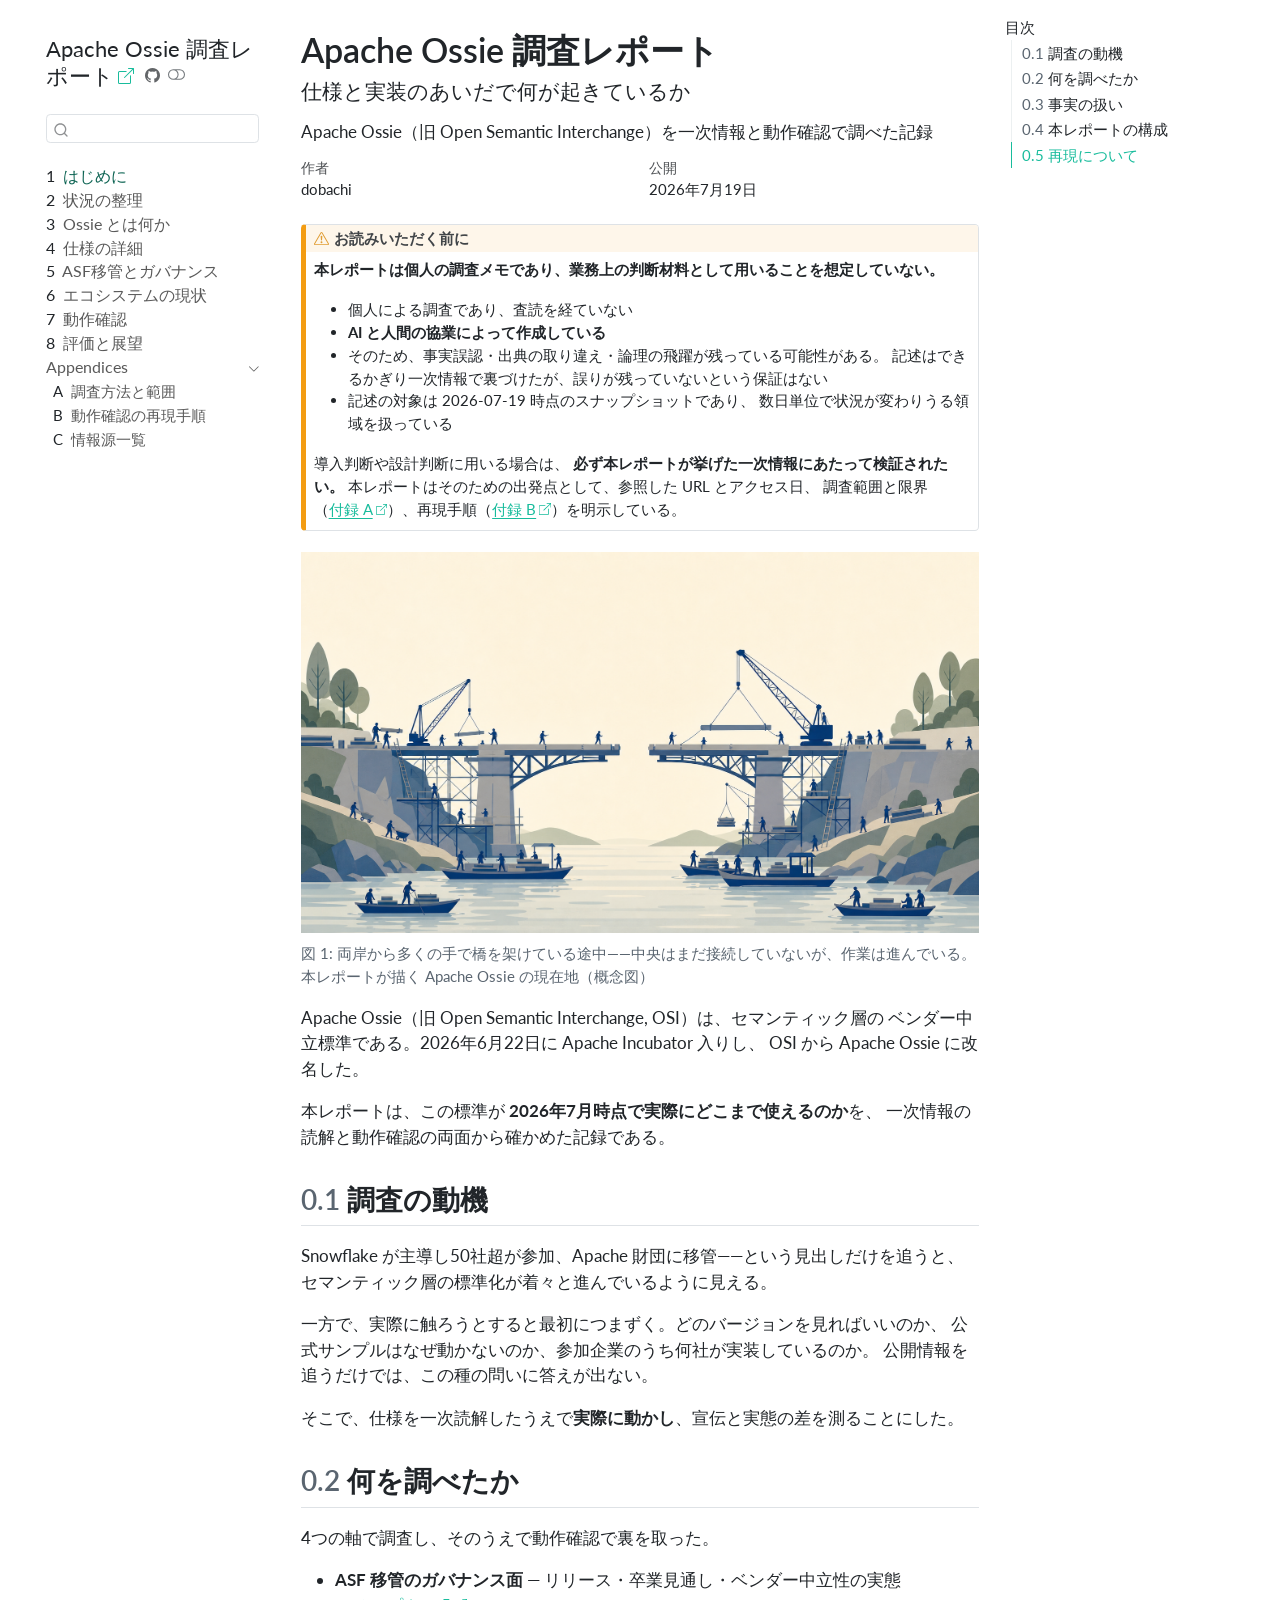
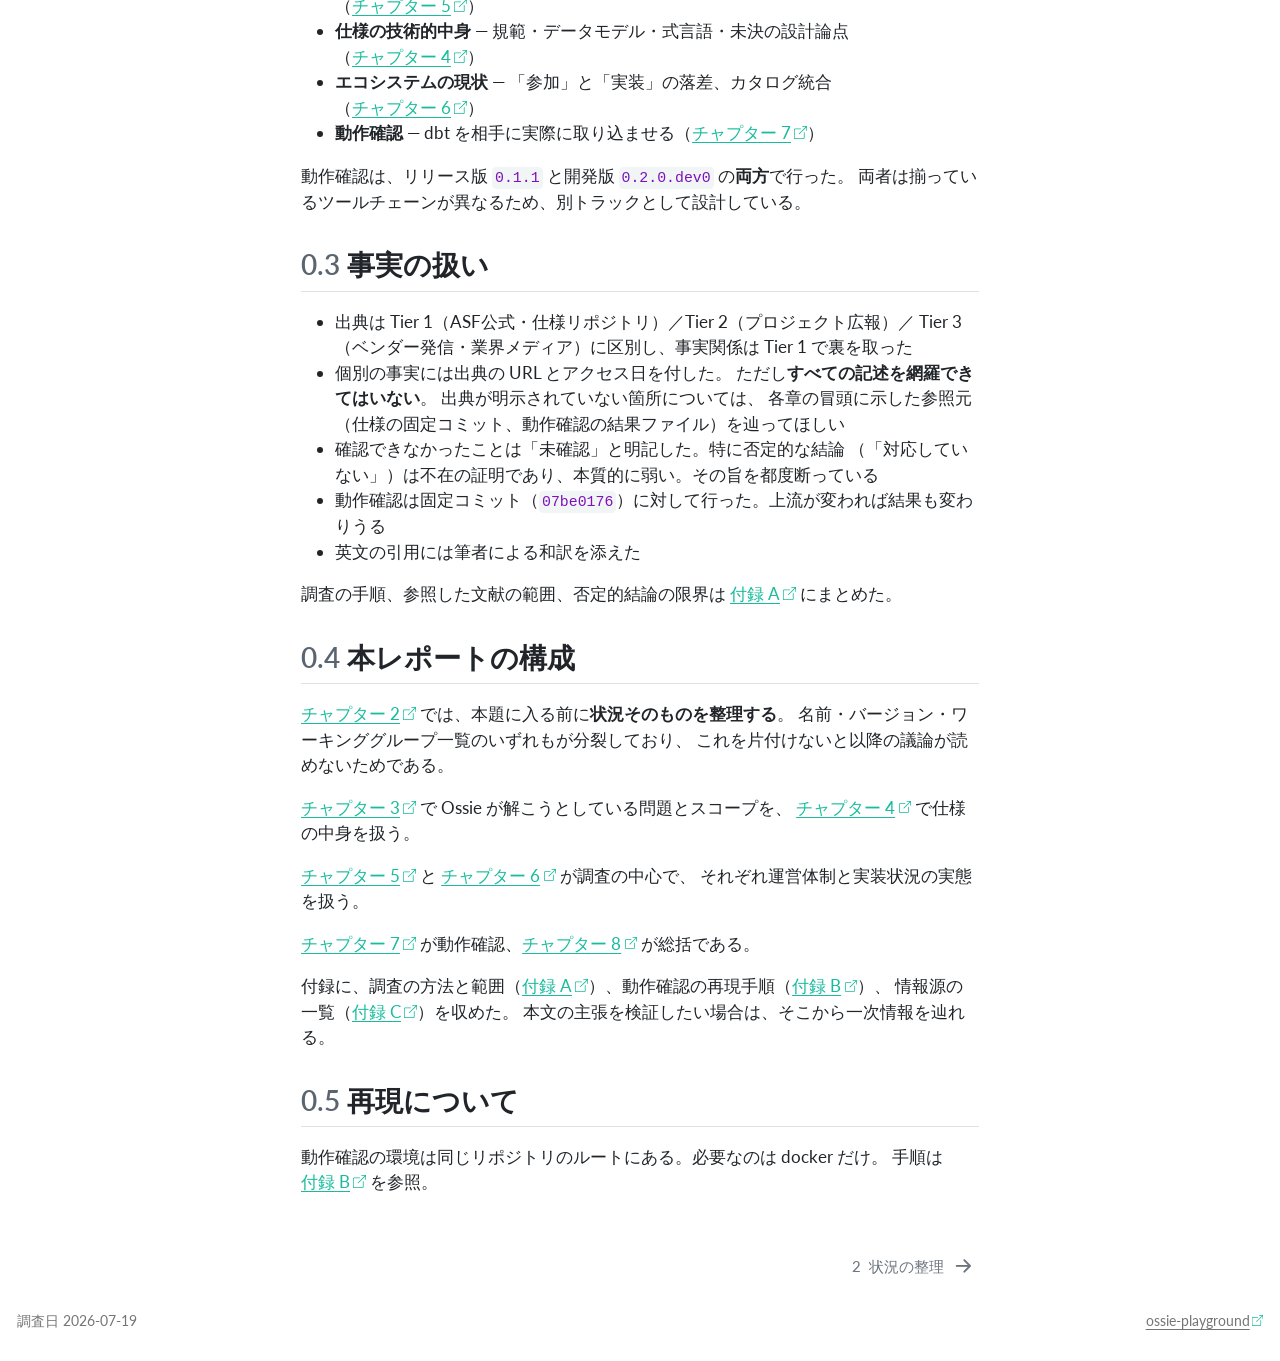
==== index.html @ 5c596101 "Built site for gh-pages" ====
<!DOCTYPE html>
<html xmlns="http://www.w3.org/1999/xhtml" lang="ja" xml:lang="ja"><head>

<meta charset="utf-8">
<meta name="generator" content="quarto-1.9.38">

<meta name="viewport" content="width=device-width, initial-scale=1.0, user-scalable=yes">

<meta name="author" content="dobachi">
<meta name="description" content="Apache Ossie（旧 Open Semantic Interchange）を一次情報と動作確認で調べた記録">

<title>Apache Ossie 調査レポート</title>
<style>
/* Default styles provided by pandoc.
** See https://pandoc.org/MANUAL.html#variables-for-html for config info.
*/
code{white-space: pre-wrap;}
span.smallcaps{font-variant: small-caps;}
div.columns{display: flex; gap: min(4vw, 1.5em);}
div.column{flex: auto; overflow-x: auto;}
div.hanging-indent{margin-left: 1.5em; text-indent: -1.5em;}
ul.task-list{list-style: none;}
ul.task-list li input[type="checkbox"] {
  width: 0.8em;
  margin: 0 0.8em 0.2em -1em; /* quarto-specific, see https://github.com/quarto-dev/quarto-cli/issues/4556 */ 
  vertical-align: middle;
}
</style>


<script src="site_libs/quarto-nav/quarto-nav.js"></script>
<script src="site_libs/quarto-nav/headroom.min.js"></script>
<script src="site_libs/clipboard/clipboard.min.js"></script>
<script src="site_libs/quarto-search/autocomplete.umd.js"></script>
<script src="site_libs/quarto-search/fuse.min.js"></script>
<script src="site_libs/quarto-search/quarto-search.js"></script>
<meta name="quarto:offset" content="./">
<link href="./chapters/01-situation.html" rel="next">
<script src="site_libs/quarto-html/quarto.js" type="module"></script>
<script src="site_libs/quarto-html/tabsets/tabsets.js" type="module"></script>
<script src="site_libs/quarto-html/popper.min.js"></script>
<script src="site_libs/quarto-html/tippy.umd.min.js"></script>
<script src="site_libs/quarto-html/anchor.min.js"></script>
<link href="site_libs/quarto-html/tippy.css" rel="stylesheet">
<link href="site_libs/quarto-html/quarto-syntax-highlighting-15634bcf2e68342d4ad2dfa704d543f6.css" rel="stylesheet" class="quarto-color-scheme" id="quarto-text-highlighting-styles">
<link href="site_libs/quarto-html/quarto-syntax-highlighting-dark-0a6b7249c26820e032cb0bd839ff02b1.css" rel="stylesheet" class="quarto-color-scheme quarto-color-alternate" id="quarto-text-highlighting-styles">
<link href="site_libs/quarto-html/quarto-syntax-highlighting-15634bcf2e68342d4ad2dfa704d543f6.css" rel="stylesheet" class="quarto-color-scheme-extra" id="quarto-text-highlighting-styles">
<script src="site_libs/bootstrap/bootstrap.min.js"></script>
<link href="site_libs/bootstrap/bootstrap-icons.css" rel="stylesheet">
<link href="site_libs/bootstrap/bootstrap-69b13ec1193f68ecb2036cf9d40a6ff3.min.css" rel="stylesheet" append-hash="true" class="quarto-color-scheme" id="quarto-bootstrap" data-mode="light">
<link href="site_libs/bootstrap/bootstrap-dark-fa0d4df022e900dec590332e394616b3.min.css" rel="stylesheet" append-hash="true" class="quarto-color-scheme quarto-color-alternate" id="quarto-bootstrap" data-mode="dark">
<link href="site_libs/bootstrap/bootstrap-69b13ec1193f68ecb2036cf9d40a6ff3.min.css" rel="stylesheet" append-hash="true" class="quarto-color-scheme-extra" id="quarto-bootstrap" data-mode="light">
<script id="quarto-search-options" type="application/json">{
  "location": "sidebar",
  "copy-button": false,
  "collapse-after": 3,
  "panel-placement": "start",
  "type": "textbox",
  "limit": 50,
  "keyboard-shortcut": [
    "f",
    "/",
    "s"
  ],
  "show-item-context": false,
  "language": {
    "search-no-results-text": "一致なし",
    "search-matching-documents-text": "一致した文書",
    "search-copy-link-title": "検索へのリンクをコピー",
    "search-hide-matches-text": "追加の検索結果を非表示",
    "search-more-match-text": "追加の検索結果",
    "search-more-matches-text": "追加の検索結果",
    "search-clear-button-title": "消去",
    "search-text-placeholder": "",
    "search-detached-cancel-button-title": "取消",
    "search-submit-button-title": "検索",
    "search-label": "サーチ"
  }
}</script>


</head>

<body class="nav-sidebar floating quarto-light"><script id="quarto-html-before-body" type="application/javascript">
    const toggleBodyColorMode = (bsSheetEl) => {
      const mode = bsSheetEl.getAttribute("data-mode");
      const bodyEl = window.document.querySelector("body");
      if (mode === "dark") {
        bodyEl.classList.add("quarto-dark");
        bodyEl.classList.remove("quarto-light");
      } else {
        bodyEl.classList.add("quarto-light");
        bodyEl.classList.remove("quarto-dark");
      }
    }
    const toggleBodyColorPrimary = () => {
      const bsSheetEl = window.document.querySelector("link#quarto-bootstrap:not([rel=disabled-stylesheet])");
      if (bsSheetEl) {
        toggleBodyColorMode(bsSheetEl);
      }
    }
    const setColorSchemeToggle = (alternate) => {
      const toggles = window.document.querySelectorAll('.quarto-color-scheme-toggle');
      for (let i=0; i < toggles.length; i++) {
        const toggle = toggles[i];
        if (toggle) {
          if (alternate) {
            toggle.classList.add("alternate");
          } else {
            toggle.classList.remove("alternate");
          }
        }
      }
    };
    const toggleColorMode = (alternate) => {
      // Switch the stylesheets
      const primaryStylesheets = window.document.querySelectorAll('link.quarto-color-scheme:not(.quarto-color-alternate)');
      const alternateStylesheets = window.document.querySelectorAll('link.quarto-color-scheme.quarto-color-alternate');
      manageTransitions('#quarto-margin-sidebar .nav-link', false);
      if (alternate) {
        // note: dark is layered on light, we don't disable primary!
        enableStylesheet(alternateStylesheets);
        for (const sheetNode of alternateStylesheets) {
          if (sheetNode.id === "quarto-bootstrap") {
            toggleBodyColorMode(sheetNode);
          }
        }
      } else {
        disableStylesheet(alternateStylesheets);
        enableStylesheet(primaryStylesheets)
        toggleBodyColorPrimary();
      }
      manageTransitions('#quarto-margin-sidebar .nav-link', true);
      // Switch the toggles
      setColorSchemeToggle(alternate)
      // Hack to workaround the fact that safari doesn't
      // properly recolor the scrollbar when toggling (#1455)
      if (navigator.userAgent.indexOf('Safari') > 0 && navigator.userAgent.indexOf('Chrome') == -1) {
        manageTransitions("body", false);
        window.scrollTo(0, 1);
        setTimeout(() => {
          window.scrollTo(0, 0);
          manageTransitions("body", true);
        }, 40);
      }
    }
    const disableStylesheet = (stylesheets) => {
      for (let i=0; i < stylesheets.length; i++) {
        const stylesheet = stylesheets[i];
        stylesheet.rel = 'disabled-stylesheet';
      }
    }
    const enableStylesheet = (stylesheets) => {
      for (let i=0; i < stylesheets.length; i++) {
        const stylesheet = stylesheets[i];
        if(stylesheet.rel !== 'stylesheet') { // for Chrome, which will still FOUC without this check
          stylesheet.rel = 'stylesheet';
        }
      }
    }
    const manageTransitions = (selector, allowTransitions) => {
      const els = window.document.querySelectorAll(selector);
      for (let i=0; i < els.length; i++) {
        const el = els[i];
        if (allowTransitions) {
          el.classList.remove('notransition');
        } else {
          el.classList.add('notransition');
        }
      }
    }
    const isFileUrl = () => {
      return window.location.protocol === 'file:';
    }
    const hasAlternateSentinel = () => {
      let styleSentinel = getColorSchemeSentinel();
      if (styleSentinel !== null) {
        return styleSentinel === "alternate";
      } else {
        return false;
      }
    }
    const setStyleSentinel = (alternate) => {
      const value = alternate ? "alternate" : "default";
      if (!isFileUrl()) {
        window.localStorage.setItem("quarto-color-scheme", value);
      } else {
        localAlternateSentinel = value;
      }
    }
    const getColorSchemeSentinel = () => {
      if (!isFileUrl()) {
        const storageValue = window.localStorage.getItem("quarto-color-scheme");
        return storageValue != null ? storageValue : localAlternateSentinel;
      } else {
        return localAlternateSentinel;
      }
    }
    const toggleGiscusIfUsed = (isAlternate, darkModeDefault) => {
      const baseTheme = document.querySelector('#giscus-base-theme')?.value ?? 'light';
      const alternateTheme = document.querySelector('#giscus-alt-theme')?.value ?? 'dark';
      let newTheme = '';
      if(authorPrefersDark) {
        newTheme = isAlternate ? baseTheme : alternateTheme;
      } else {
        newTheme = isAlternate ? alternateTheme : baseTheme;
      }
      const changeGiscusTheme = () => {
        // From: https://github.com/giscus/giscus/issues/336
        const sendMessage = (message) => {
          const iframe = document.querySelector('iframe.giscus-frame');
          if (!iframe) return;
          iframe.contentWindow.postMessage({ giscus: message }, 'https://giscus.app');
        }
        sendMessage({
          setConfig: {
            theme: newTheme
          }
        });
      }
      const isGiscussLoaded = window.document.querySelector('iframe.giscus-frame') !== null;
      if (isGiscussLoaded) {
        changeGiscusTheme();
      }
    };
    const authorPrefersDark = false;
    const darkModeDefault = authorPrefersDark;
      document.querySelector('link#quarto-text-highlighting-styles.quarto-color-scheme-extra').rel = 'disabled-stylesheet';
      document.querySelector('link#quarto-bootstrap.quarto-color-scheme-extra').rel = 'disabled-stylesheet';
    let localAlternateSentinel = darkModeDefault ? 'alternate' : 'default';
    // Dark / light mode switch
    window.quartoToggleColorScheme = () => {
      // Read the current dark / light value
      let toAlternate = !hasAlternateSentinel();
      toggleColorMode(toAlternate);
      setStyleSentinel(toAlternate);
      toggleGiscusIfUsed(toAlternate, darkModeDefault);
      window.dispatchEvent(new Event('resize'));
    };
    // Switch to dark mode if need be
    if (hasAlternateSentinel()) {
      toggleColorMode(true);
    } else {
      toggleColorMode(false);
    }
  </script>

<div id="quarto-search-results"></div>
  <header id="quarto-header" class="headroom fixed-top">
  <nav class="quarto-secondary-nav">
    <div class="container-fluid d-flex">
      <button type="button" class="quarto-btn-toggle btn" data-bs-toggle="collapse" role="button" data-bs-target=".quarto-sidebar-collapse-item" aria-controls="quarto-sidebar" aria-expanded="false" aria-label="サイドバーを切り替える" onclick="if (window.quartoToggleHeadroom) { window.quartoToggleHeadroom(); }">
        <i class="bi bi-layout-text-sidebar-reverse"></i>
      </button>
        <nav class="quarto-page-breadcrumbs" aria-label="breadcrumb"><ol class="breadcrumb"><li class="breadcrumb-item"><a href="./index.html"><span class="chapter-number">1</span>&nbsp; <span class="chapter-title">はじめに</span></a></li></ol></nav>
        <a class="flex-grow-1" role="navigation" data-bs-toggle="collapse" data-bs-target=".quarto-sidebar-collapse-item" aria-controls="quarto-sidebar" aria-expanded="false" aria-label="サイドバーを切り替える" onclick="if (window.quartoToggleHeadroom) { window.quartoToggleHeadroom(); }">      
        </a>
      <button type="button" class="btn quarto-search-button" aria-label="サーチ" onclick="window.quartoOpenSearch();">
        <i class="bi bi-search"></i>
      </button>
    </div>
  </nav>
</header>
<!-- content -->
<div id="quarto-content" class="quarto-container page-columns page-rows-contents page-layout-article">
<!-- sidebar -->
  <nav id="quarto-sidebar" class="sidebar collapse collapse-horizontal quarto-sidebar-collapse-item sidebar-navigation floating overflow-auto">
    <div class="pt-lg-2 mt-2 text-left sidebar-header">
    <div class="sidebar-title mb-0 py-0">
      <a href="./">Apache Ossie 調査レポート</a> 
        <div class="sidebar-tools-main">
    <a href="https://github.com/dobachi/ossie-playground" title="Source Code" class="quarto-navigation-tool px-1" aria-label="Source Code"><i class="bi bi-github"></i></a>
  <a href="" class="quarto-color-scheme-toggle quarto-navigation-tool  px-1" onclick="window.quartoToggleColorScheme(); return false;" title="ダークモードの切り替え"><i class="bi"></i></a>
</div>
    </div>
      </div>
        <div class="mt-2 flex-shrink-0 align-items-center">
        <div class="sidebar-search">
        <div id="quarto-search" class="" title="サーチ"></div>
        </div>
        </div>
    <div class="sidebar-menu-container"> 
    <ul class="list-unstyled mt-1">
        <li class="sidebar-item">
  <div class="sidebar-item-container"> 
  <a href="./index.html" class="sidebar-item-text sidebar-link active">
 <span class="menu-text"><span class="chapter-number">1</span>&nbsp; <span class="chapter-title">はじめに</span></span></a>
  </div>
</li>
        <li class="sidebar-item">
  <div class="sidebar-item-container"> 
  <a href="./chapters/01-situation.html" class="sidebar-item-text sidebar-link">
 <span class="menu-text"><span class="chapter-number">2</span>&nbsp; <span class="chapter-title">状況の整理</span></span></a>
  </div>
</li>
        <li class="sidebar-item">
  <div class="sidebar-item-container"> 
  <a href="./chapters/02-what-is-ossie.html" class="sidebar-item-text sidebar-link">
 <span class="menu-text"><span class="chapter-number">3</span>&nbsp; <span class="chapter-title">Ossie とは何か</span></span></a>
  </div>
</li>
        <li class="sidebar-item">
  <div class="sidebar-item-container"> 
  <a href="./chapters/03-specification.html" class="sidebar-item-text sidebar-link">
 <span class="menu-text"><span class="chapter-number">4</span>&nbsp; <span class="chapter-title">仕様の詳細</span></span></a>
  </div>
</li>
        <li class="sidebar-item">
  <div class="sidebar-item-container"> 
  <a href="./chapters/04-governance.html" class="sidebar-item-text sidebar-link">
 <span class="menu-text"><span class="chapter-number">5</span>&nbsp; <span class="chapter-title">ASF移管とガバナンス</span></span></a>
  </div>
</li>
        <li class="sidebar-item">
  <div class="sidebar-item-container"> 
  <a href="./chapters/05-ecosystem.html" class="sidebar-item-text sidebar-link">
 <span class="menu-text"><span class="chapter-number">6</span>&nbsp; <span class="chapter-title">エコシステムの現状</span></span></a>
  </div>
</li>
        <li class="sidebar-item">
  <div class="sidebar-item-container"> 
  <a href="./chapters/06-verification.html" class="sidebar-item-text sidebar-link">
 <span class="menu-text"><span class="chapter-number">7</span>&nbsp; <span class="chapter-title">動作確認</span></span></a>
  </div>
</li>
        <li class="sidebar-item">
  <div class="sidebar-item-container"> 
  <a href="./chapters/07-assessment.html" class="sidebar-item-text sidebar-link">
 <span class="menu-text"><span class="chapter-number">8</span>&nbsp; <span class="chapter-title">評価と展望</span></span></a>
  </div>
</li>
        <li class="sidebar-item sidebar-item-section">
      <div class="sidebar-item-container"> 
            <a class="sidebar-item-text sidebar-link text-start" data-bs-toggle="collapse" data-bs-target="#quarto-sidebar-section-1" role="navigation" aria-expanded="true">
 <span class="menu-text">Appendices</span></a>
          <a class="sidebar-item-toggle text-start" data-bs-toggle="collapse" data-bs-target="#quarto-sidebar-section-1" role="navigation" aria-expanded="true" aria-label="セクションを切り替え">
            <i class="bi bi-chevron-right ms-2"></i>
          </a> 
      </div>
      <ul id="quarto-sidebar-section-1" class="collapse list-unstyled sidebar-section depth1 show">  
          <li class="sidebar-item">
  <div class="sidebar-item-container"> 
  <a href="./appendix/method.html" class="sidebar-item-text sidebar-link">
 <span class="menu-text"><span class="chapter-number">A</span>&nbsp; <span class="chapter-title">調査方法と範囲</span></span></a>
  </div>
</li>
          <li class="sidebar-item">
  <div class="sidebar-item-container"> 
  <a href="./appendix/reproduce.html" class="sidebar-item-text sidebar-link">
 <span class="menu-text"><span class="chapter-number">B</span>&nbsp; <span class="chapter-title">動作確認の再現手順</span></span></a>
  </div>
</li>
          <li class="sidebar-item">
  <div class="sidebar-item-container"> 
  <a href="./appendix/resources.html" class="sidebar-item-text sidebar-link">
 <span class="menu-text"><span class="chapter-number">C</span>&nbsp; <span class="chapter-title">情報源一覧</span></span></a>
  </div>
</li>
      </ul>
  </li>
    </ul>
    </div>
</nav>
<div id="quarto-sidebar-glass" class="quarto-sidebar-collapse-item" data-bs-toggle="collapse" data-bs-target=".quarto-sidebar-collapse-item"></div>
<!-- margin-sidebar -->
    <div id="quarto-margin-sidebar" class="sidebar margin-sidebar">
        <nav id="TOC" role="doc-toc" class="toc-active">
    <h2 id="toc-title">目次</h2>
   
  <ul>
  <li><a href="#調査の動機" id="toc-調査の動機" class="nav-link active" data-scroll-target="#調査の動機"><span class="header-section-number">0.1</span> 調査の動機</a></li>
  <li><a href="#何を調べたか" id="toc-何を調べたか" class="nav-link" data-scroll-target="#何を調べたか"><span class="header-section-number">0.2</span> 何を調べたか</a></li>
  <li><a href="#事実の扱い" id="toc-事実の扱い" class="nav-link" data-scroll-target="#事実の扱い"><span class="header-section-number">0.3</span> 事実の扱い</a></li>
  <li><a href="#本レポートの構成" id="toc-本レポートの構成" class="nav-link" data-scroll-target="#本レポートの構成"><span class="header-section-number">0.4</span> 本レポートの構成</a></li>
  <li><a href="#再現について" id="toc-再現について" class="nav-link" data-scroll-target="#再現について"><span class="header-section-number">0.5</span> 再現について</a></li>
  </ul>
</nav>
    </div>
<!-- main -->
<main class="content" id="quarto-document-content">


<header id="title-block-header" class="quarto-title-block default">
<div class="quarto-title">
<h1 class="title">Apache Ossie 調査レポート</h1>
<p class="subtitle lead">仕様と実装のあいだで何が起きているか</p>
</div>

<div>
  <div class="description">
    Apache Ossie（旧 Open Semantic Interchange）を一次情報と動作確認で調べた記録
  </div>
</div>


<div class="quarto-title-meta">

    <div>
    <div class="quarto-title-meta-heading">作者</div>
    <div class="quarto-title-meta-contents">
             <p>dobachi </p>
          </div>
  </div>
    
    <div>
    <div class="quarto-title-meta-heading">公開</div>
    <div class="quarto-title-meta-contents">
      <p class="date">2026年7月19日</p>
    </div>
  </div>
  
    
  </div>
  


</header>


<div class="callout callout-style-default callout-warning callout-titled">
<div class="callout-header d-flex align-content-center">
<div class="callout-icon-container">
<i class="callout-icon"></i>
</div>
<div class="callout-title-container flex-fill">
<span class="screen-reader-only">警告</span>お読みいただく前に
</div>
</div>
<div class="callout-body-container callout-body">
<p><strong>本レポートは個人の調査メモであり、業務上の判断材料として用いることを想定していない。</strong></p>
<ul>
<li>個人による調査であり、査読を経ていない</li>
<li><strong>AI と人間の協業によって作成している</strong></li>
<li>そのため、事実誤認・出典の取り違え・論理の飛躍が残っている可能性がある。 記述はできるかぎり一次情報で裏づけたが、誤りが残っていないという保証はない</li>
<li>記述の対象は 2026-07-19 時点のスナップショットであり、 数日単位で状況が変わりうる領域を扱っている</li>
</ul>
<p>導入判断や設計判断に用いる場合は、 <strong>必ず本レポートが挙げた一次情報にあたって検証されたい。</strong> 本レポートはそのための出発点として、参照した URL とアクセス日、 調査範囲と限界（<a href="appendix/method.html" class="quarto-xref"><span>付録 A</span></a>）、再現手順（<a href="appendix/reproduce.html" class="quarto-xref"><span>付録 B</span></a>）を明示している。</p>
</div>
</div>
<div id="fig-cover" class="quarto-float quarto-figure quarto-figure-center anchored">
<figure class="quarto-float quarto-float-fig figure">
<div aria-describedby="fig-cover-caption-0ceaefa1-69ba-4598-a22c-09a6ac19f8ca">
<img src="diagrams/gen-02-cover-unfinished-bridge.png" class="img-fluid figure-img">
</div>
<figcaption class="quarto-float-caption-bottom quarto-float-caption quarto-float-fig" id="fig-cover-caption-0ceaefa1-69ba-4598-a22c-09a6ac19f8ca">
図&nbsp;1: 両岸から多くの手で橋を架けている途中——中央はまだ接続していないが、作業は進んでいる。本レポートが描く Apache Ossie の現在地（概念図）
</figcaption>
</figure>
</div>
<p>Apache Ossie（旧 Open Semantic Interchange, OSI）は、セマンティック層の ベンダー中立標準である。2026年6月22日に Apache Incubator 入りし、 OSI から Apache Ossie に改名した。</p>
<p>本レポートは、この標準が <strong>2026年7月時点で実際にどこまで使えるのか</strong>を、 一次情報の読解と動作確認の両面から確かめた記録である。</p>
<section id="調査の動機" class="level2" data-number="0.1">
<h2 data-number="0.1" class="anchored" data-anchor-id="調査の動機"><span class="header-section-number">0.1</span> 調査の動機</h2>
<p>Snowflake が主導し50社超が参加、Apache 財団に移管——という見出しだけを追うと、 セマンティック層の標準化が着々と進んでいるように見える。</p>
<p>一方で、実際に触ろうとすると最初につまずく。どのバージョンを見ればいいのか、 公式サンプルはなぜ動かないのか、参加企業のうち何社が実装しているのか。 公開情報を追うだけでは、この種の問いに答えが出ない。</p>
<p>そこで、仕様を一次読解したうえで<strong>実際に動かし</strong>、宣伝と実態の差を測ることにした。</p>
</section>
<section id="何を調べたか" class="level2" data-number="0.2">
<h2 data-number="0.2" class="anchored" data-anchor-id="何を調べたか"><span class="header-section-number">0.2</span> 何を調べたか</h2>
<p>4つの軸で調査し、そのうえで動作確認で裏を取った。</p>
<ul>
<li><strong>ASF 移管のガバナンス面</strong> — リリース・卒業見通し・ベンダー中立性の実態（<a href="chapters/04-governance.html" class="quarto-xref"><span>チャプター 5</span></a>）</li>
<li><strong>仕様の技術的中身</strong> — 規範・データモデル・式言語・未決の設計論点（<a href="chapters/03-specification.html" class="quarto-xref"><span>チャプター 4</span></a>）</li>
<li><strong>エコシステムの現状</strong> — 「参加」と「実装」の落差、カタログ統合（<a href="chapters/05-ecosystem.html" class="quarto-xref"><span>チャプター 6</span></a>）</li>
<li><strong>動作確認</strong> — dbt を相手に実際に取り込ませる（<a href="chapters/06-verification.html" class="quarto-xref"><span>チャプター 7</span></a>）</li>
</ul>
<p>動作確認は、リリース版 <code>0.1.1</code> と開発版 <code>0.2.0.dev0</code> の<strong>両方</strong>で行った。 両者は揃っているツールチェーンが異なるため、別トラックとして設計している。</p>
</section>
<section id="事実の扱い" class="level2" data-number="0.3">
<h2 data-number="0.3" class="anchored" data-anchor-id="事実の扱い"><span class="header-section-number">0.3</span> 事実の扱い</h2>
<ul>
<li>出典は Tier 1（ASF公式・仕様リポジトリ）／Tier 2（プロジェクト広報）／ Tier 3（ベンダー発信・業界メディア）に区別し、事実関係は Tier 1 で裏を取った</li>
<li>個別の事実には出典の URL とアクセス日を付した。 ただし<strong>すべての記述を網羅できてはいない</strong>。 出典が明示されていない箇所については、 各章の冒頭に示した参照元（仕様の固定コミット、動作確認の結果ファイル）を辿ってほしい</li>
<li>確認できなかったことは「未確認」と明記した。特に否定的な結論 （「対応していない」）は不在の証明であり、本質的に弱い。その旨を都度断っている</li>
<li>動作確認は固定コミット（<code>07be0176</code>）に対して行った。上流が変われば結果も変わりうる</li>
<li>英文の引用には筆者による和訳を添えた</li>
</ul>
<p>調査の手順、参照した文献の範囲、否定的結論の限界は <a href="appendix/method.html" class="quarto-xref"><span>付録 A</span></a> にまとめた。</p>
</section>
<section id="本レポートの構成" class="level2" data-number="0.4">
<h2 data-number="0.4" class="anchored" data-anchor-id="本レポートの構成"><span class="header-section-number">0.4</span> 本レポートの構成</h2>
<p><a href="chapters/01-situation.html" class="quarto-xref"><span>チャプター 2</span></a> では、本題に入る前に<strong>状況そのものを整理する</strong>。 名前・バージョン・ワーキンググループ一覧のいずれもが分裂しており、 これを片付けないと以降の議論が読めないためである。</p>
<p><a href="chapters/02-what-is-ossie.html" class="quarto-xref"><span>チャプター 3</span></a> で Ossie が解こうとしている問題とスコープを、 <a href="chapters/03-specification.html" class="quarto-xref"><span>チャプター 4</span></a> で仕様の中身を扱う。</p>
<p><a href="chapters/04-governance.html" class="quarto-xref"><span>チャプター 5</span></a> と <a href="chapters/05-ecosystem.html" class="quarto-xref"><span>チャプター 6</span></a> が調査の中心で、 それぞれ運営体制と実装状況の実態を扱う。</p>
<p><a href="chapters/06-verification.html" class="quarto-xref"><span>チャプター 7</span></a> が動作確認、<a href="chapters/07-assessment.html" class="quarto-xref"><span>チャプター 8</span></a> が総括である。</p>
<p>付録に、調査の方法と範囲（<a href="appendix/method.html" class="quarto-xref"><span>付録 A</span></a>）、動作確認の再現手順（<a href="appendix/reproduce.html" class="quarto-xref"><span>付録 B</span></a>）、 情報源の一覧（<a href="appendix/resources.html" class="quarto-xref"><span>付録 C</span></a>）を収めた。 本文の主張を検証したい場合は、そこから一次情報を辿れる。</p>
</section>
<section id="再現について" class="level2" data-number="0.5">
<h2 data-number="0.5" class="anchored" data-anchor-id="再現について"><span class="header-section-number">0.5</span> 再現について</h2>
<p>動作確認の環境は同じリポジトリのルートにある。必要なのは docker だけ。 手順は <a href="appendix/reproduce.html" class="quarto-xref"><span>付録 B</span></a> を参照。</p>


</section>

</main> <!-- /main -->
<script id="quarto-html-after-body" type="application/javascript">
  window.document.addEventListener("DOMContentLoaded", function (event) {
    // Ensure there is a toggle, if there isn't float one in the top right
    if (window.document.querySelector('.quarto-color-scheme-toggle') === null) {
      const a = window.document.createElement('a');
      a.classList.add('top-right');
      a.classList.add('quarto-color-scheme-toggle');
      a.href = "";
      a.onclick = function() { try { window.quartoToggleColorScheme(); } catch {} return false; };
      const i = window.document.createElement("i");
      i.classList.add('bi');
      a.appendChild(i);
      window.document.body.appendChild(a);
    }
    setColorSchemeToggle(hasAlternateSentinel())
    const icon = "";
    const anchorJS = new window.AnchorJS();
    anchorJS.options = {
      placement: 'right',
      icon: icon
    };
    anchorJS.add('.anchored');
    const isCodeAnnotation = (el) => {
      for (const clz of el.classList) {
        if (clz.startsWith('code-annotation-')) {                     
          return true;
        }
      }
      return false;
    }
    const onCopySuccess = function(e) {
      // button target
      const button = e.trigger;
      // don't keep focus
      button.blur();
      // flash "checked"
      button.classList.add('code-copy-button-checked');
      var currentTitle = button.getAttribute("title");
      button.setAttribute("title", "コピーしました");
      let tooltip;
      if (window.bootstrap) {
        button.setAttribute("data-bs-toggle", "tooltip");
        button.setAttribute("data-bs-placement", "left");
        button.setAttribute("data-bs-title", "コピーしました");
        tooltip = new bootstrap.Tooltip(button, 
          { trigger: "manual", 
            customClass: "code-copy-button-tooltip",
            offset: [0, -8]});
        tooltip.show();    
      }
      setTimeout(function() {
        if (tooltip) {
          tooltip.hide();
          button.removeAttribute("data-bs-title");
          button.removeAttribute("data-bs-toggle");
          button.removeAttribute("data-bs-placement");
        }
        button.setAttribute("title", currentTitle);
        button.classList.remove('code-copy-button-checked');
      }, 1000);
      // clear code selection
      e.clearSelection();
    }
    const getTextToCopy = function(trigger) {
      const outerScaffold = trigger.parentElement.cloneNode(true);
      const codeEl = outerScaffold.querySelector('code');
      for (const childEl of codeEl.children) {
        if (isCodeAnnotation(childEl)) {
          childEl.remove();
        }
      }
      return codeEl.innerText;
    }
    const clipboard = new window.ClipboardJS('.code-copy-button:not([data-in-quarto-modal])', {
      text: getTextToCopy
    });
    clipboard.on('success', onCopySuccess);
    if (window.document.getElementById('quarto-embedded-source-code-modal')) {
      const clipboardModal = new window.ClipboardJS('.code-copy-button[data-in-quarto-modal]', {
        text: getTextToCopy,
        container: window.document.getElementById('quarto-embedded-source-code-modal')
      });
      clipboardModal.on('success', onCopySuccess);
    }
      var localhostRegex = new RegExp(/^(?:http|https):\/\/localhost\:?[0-9]*\//);
      var mailtoRegex = new RegExp(/^mailto:/);
        var filterRegex = new RegExp("https:\/\/dobachi\.github\.io\/ossie-playground\/");
      var isInternal = (href) => {
          return filterRegex.test(href) || localhostRegex.test(href) || mailtoRegex.test(href);
      }
      // Inspect non-navigation links and adorn them if external
     var links = window.document.querySelectorAll('a[href]:not(.nav-link):not(.navbar-brand):not(.toc-action):not(.sidebar-link):not(.sidebar-item-toggle):not(.pagination-link):not(.no-external):not([aria-hidden]):not(.dropdown-item):not(.quarto-navigation-tool):not(.about-link)');
      for (var i=0; i<links.length; i++) {
        const link = links[i];
        if (!isInternal(link.href)) {
          // undo the damage that might have been done by quarto-nav.js in the case of
          // links that we want to consider external
          if (link.dataset.originalHref !== undefined) {
            link.href = link.dataset.originalHref;
          }
            // target, if specified
            link.setAttribute("target", "_blank");
            if (link.getAttribute("rel") === null) {
              link.setAttribute("rel", "noopener");
            }
            // default icon
            link.classList.add("external");
        }
      }
    function tippyHover(el, contentFn, onTriggerFn, onUntriggerFn) {
      const config = {
        allowHTML: true,
        maxWidth: 500,
        delay: 100,
        arrow: false,
        appendTo: function(el) {
            return el.parentElement;
        },
        interactive: true,
        interactiveBorder: 10,
        theme: 'quarto',
        placement: 'bottom-start',
      };
      if (contentFn) {
        config.content = contentFn;
      }
      if (onTriggerFn) {
        config.onTrigger = onTriggerFn;
      }
      if (onUntriggerFn) {
        config.onUntrigger = onUntriggerFn;
      }
      window.tippy(el, config); 
    }
    const noterefs = window.document.querySelectorAll('a[role="doc-noteref"]');
    for (var i=0; i<noterefs.length; i++) {
      const ref = noterefs[i];
      tippyHover(ref, function() {
        // use id or data attribute instead here
        let href = ref.getAttribute('data-footnote-href') || ref.getAttribute('href');
        try { href = new URL(href).hash; } catch {}
        const id = href.replace(/^#\/?/, "");
        const note = window.document.getElementById(id);
        if (note) {
          return note.innerHTML;
        } else {
          return "";
        }
      });
    }
    const xrefs = window.document.querySelectorAll('a.quarto-xref');
    const processXRef = (id, note) => {
      // Strip column container classes
      const stripColumnClz = (el) => {
        el.classList.remove("page-full", "page-columns");
        if (el.children) {
          for (const child of el.children) {
            stripColumnClz(child);
          }
        }
      }
      stripColumnClz(note)
      if (id === null || id.startsWith('sec-')) {
        // Special case sections, only their first couple elements
        const container = document.createElement("div");
        if (note.children && note.children.length > 2) {
          container.appendChild(note.children[0].cloneNode(true));
          for (let i = 1; i < note.children.length; i++) {
            const child = note.children[i];
            if (child.tagName === "P" && child.innerText === "") {
              continue;
            } else {
              container.appendChild(child.cloneNode(true));
              break;
            }
          }
          if (window.Quarto?.typesetMath) {
            window.Quarto.typesetMath(container);
          }
          return container.innerHTML
        } else {
          if (window.Quarto?.typesetMath) {
            window.Quarto.typesetMath(note);
          }
          return note.innerHTML;
        }
      } else {
        // Remove any anchor links if they are present
        const anchorLink = note.querySelector('a.anchorjs-link');
        if (anchorLink) {
          anchorLink.remove();
        }
        if (window.Quarto?.typesetMath) {
          window.Quarto.typesetMath(note);
        }
        if (note.classList.contains("callout")) {
          return note.outerHTML;
        } else {
          return note.innerHTML;
        }
      }
    }
    for (var i=0; i<xrefs.length; i++) {
      const xref = xrefs[i];
      tippyHover(xref, undefined, function(instance) {
        instance.disable();
        let url = xref.getAttribute('href');
        let hash = undefined; 
        if (url.startsWith('#')) {
          hash = url;
        } else {
          try { hash = new URL(url).hash; } catch {}
        }
        if (hash) {
          const id = hash.replace(/^#\/?/, "");
          const note = window.document.getElementById(id);
          if (note !== null) {
            try {
              const html = processXRef(id, note.cloneNode(true));
              instance.setContent(html);
            } finally {
              instance.enable();
              instance.show();
            }
          } else {
            // See if we can fetch this
            fetch(url.split('#')[0])
            .then(res => res.text())
            .then(html => {
              const parser = new DOMParser();
              const htmlDoc = parser.parseFromString(html, "text/html");
              const note = htmlDoc.getElementById(id);
              if (note !== null) {
                const html = processXRef(id, note);
                instance.setContent(html);
              } 
            }).finally(() => {
              instance.enable();
              instance.show();
            });
          }
        } else {
          // See if we can fetch a full url (with no hash to target)
          // This is a special case and we should probably do some content thinning / targeting
          fetch(url)
          .then(res => res.text())
          .then(html => {
            const parser = new DOMParser();
            const htmlDoc = parser.parseFromString(html, "text/html");
            const note = htmlDoc.querySelector('main.content');
            if (note !== null) {
              // This should only happen for chapter cross references
              // (since there is no id in the URL)
              // remove the first header
              if (note.children.length > 0 && note.children[0].tagName === "HEADER") {
                note.children[0].remove();
              }
              const html = processXRef(null, note);
              instance.setContent(html);
            } 
          }).finally(() => {
            instance.enable();
            instance.show();
          });
        }
      }, function(instance) {
      });
    }
        let selectedAnnoteEl;
        const selectorForAnnotation = ( cell, annotation) => {
          let cellAttr = 'data-code-cell="' + cell + '"';
          let lineAttr = 'data-code-annotation="' +  annotation + '"';
          const selector = 'span[' + cellAttr + '][' + lineAttr + ']';
          return selector;
        }
        const selectCodeLines = (annoteEl) => {
          const doc = window.document;
          const targetCell = annoteEl.getAttribute("data-target-cell");
          const targetAnnotation = annoteEl.getAttribute("data-target-annotation");
          const annoteSpan = window.document.querySelector(selectorForAnnotation(targetCell, targetAnnotation));
          const lines = annoteSpan.getAttribute("data-code-lines").split(",");
          const lineIds = lines.map((line) => {
            return targetCell + "-" + line;
          })
          let top = null;
          let height = null;
          let parent = null;
          if (lineIds.length > 0) {
              //compute the position of the single el (top and bottom and make a div)
              const el = window.document.getElementById(lineIds[0]);
              top = el.offsetTop;
              height = el.offsetHeight;
              parent = el.parentElement.parentElement;
            if (lineIds.length > 1) {
              const lastEl = window.document.getElementById(lineIds[lineIds.length - 1]);
              const bottom = lastEl.offsetTop + lastEl.offsetHeight;
              height = bottom - top;
            }
            if (top !== null && height !== null && parent !== null) {
              // cook up a div (if necessary) and position it 
              let div = window.document.getElementById("code-annotation-line-highlight");
              if (div === null) {
                div = window.document.createElement("div");
                div.setAttribute("id", "code-annotation-line-highlight");
                div.style.position = 'absolute';
                parent.appendChild(div);
              }
              div.style.top = top - 2 + "px";
              div.style.height = height + 4 + "px";
              div.style.left = 0;
              let gutterDiv = window.document.getElementById("code-annotation-line-highlight-gutter");
              if (gutterDiv === null) {
                gutterDiv = window.document.createElement("div");
                gutterDiv.setAttribute("id", "code-annotation-line-highlight-gutter");
                gutterDiv.style.position = 'absolute';
                const codeCell = window.document.getElementById(targetCell);
                const gutter = codeCell.querySelector('.code-annotation-gutter');
                gutter.appendChild(gutterDiv);
              }
              gutterDiv.style.top = top - 2 + "px";
              gutterDiv.style.height = height + 4 + "px";
            }
            selectedAnnoteEl = annoteEl;
          }
        };
        const unselectCodeLines = () => {
          const elementsIds = ["code-annotation-line-highlight", "code-annotation-line-highlight-gutter"];
          elementsIds.forEach((elId) => {
            const div = window.document.getElementById(elId);
            if (div) {
              div.remove();
            }
          });
          selectedAnnoteEl = undefined;
        };
          // Handle positioning of the toggle
      window.addEventListener(
        "resize",
        throttle(() => {
          elRect = undefined;
          if (selectedAnnoteEl) {
            selectCodeLines(selectedAnnoteEl);
          }
        }, 10)
      );
      function throttle(fn, ms) {
      let throttle = false;
      let timer;
        return (...args) => {
          if(!throttle) { // first call gets through
              fn.apply(this, args);
              throttle = true;
          } else { // all the others get throttled
              if(timer) clearTimeout(timer); // cancel #2
              timer = setTimeout(() => {
                fn.apply(this, args);
                timer = throttle = false;
              }, ms);
          }
        };
      }
        // Attach click handler to the DT
        const annoteDls = window.document.querySelectorAll('dt[data-target-cell]');
        for (const annoteDlNode of annoteDls) {
          annoteDlNode.addEventListener('click', (event) => {
            const clickedEl = event.target;
            if (clickedEl !== selectedAnnoteEl) {
              unselectCodeLines();
              const activeEl = window.document.querySelector('dt[data-target-cell].code-annotation-active');
              if (activeEl) {
                activeEl.classList.remove('code-annotation-active');
              }
              selectCodeLines(clickedEl);
              clickedEl.classList.add('code-annotation-active');
            } else {
              // Unselect the line
              unselectCodeLines();
              clickedEl.classList.remove('code-annotation-active');
            }
          });
        }
    const findCites = (el) => {
      const parentEl = el.parentElement;
      if (parentEl) {
        const cites = parentEl.dataset.cites;
        if (cites) {
          return {
            el,
            cites: cites.split(' ')
          };
        } else {
          return findCites(el.parentElement)
        }
      } else {
        return undefined;
      }
    };
    var bibliorefs = window.document.querySelectorAll('a[role="doc-biblioref"]');
    for (var i=0; i<bibliorefs.length; i++) {
      const ref = bibliorefs[i];
      const citeInfo = findCites(ref);
      if (citeInfo) {
        tippyHover(citeInfo.el, function() {
          var popup = window.document.createElement('div');
          citeInfo.cites.forEach(function(cite) {
            var citeDiv = window.document.createElement('div');
            citeDiv.classList.add('hanging-indent');
            citeDiv.classList.add('csl-entry');
            var biblioDiv = window.document.getElementById('ref-' + cite);
            if (biblioDiv) {
              citeDiv.innerHTML = biblioDiv.innerHTML;
            }
            popup.appendChild(citeDiv);
          });
          return popup.innerHTML;
        });
      }
    }
  });
  </script>
<nav class="page-navigation">
  <div class="nav-page nav-page-previous">
  </div>
  <div class="nav-page nav-page-next">
      <a href="./chapters/01-situation.html" class="pagination-link" aria-label="状況の整理">
        <span class="nav-page-text"><span class="chapter-number">2</span>&nbsp; <span class="chapter-title">状況の整理</span></span> <i class="bi bi-arrow-right-short"></i>
      </a>
  </div>
</nav>
</div> <!-- /content -->
<footer class="footer">
  <div class="nav-footer">
    <div class="nav-footer-left">
<p>調査日 2026-07-19</p>
</div>   
    <div class="nav-footer-center">
      &nbsp;
    </div>
    <div class="nav-footer-right">
<p><a href="https://github.com/dobachi/ossie-playground">ossie-playground</a></p>
</div>
  </div>
</footer>




</body></html>
---- site_libs/quarto-html/tippy.css ----
.tippy-box[data-animation=fade][data-state=hidden]{opacity:0}[data-tippy-root]{max-width:calc(100vw - 10px)}.tippy-box{position:relative;background-color:#333;color:#fff;border-radius:4px;font-size:14px;line-height:1.4;white-space:normal;outline:0;transition-property:transform,visibility,opacity}.tippy-box[data-placement^=top]>.tippy-arrow{bottom:0}.tippy-box[data-placement^=top]>.tippy-arrow:before{bottom:-7px;left:0;border-width:8px 8px 0;border-top-color:initial;transform-origin:center top}.tippy-box[data-placement^=bottom]>.tippy-arrow{top:0}.tippy-box[data-placement^=bottom]>.tippy-arrow:before{top:-7px;left:0;border-width:0 8px 8px;border-bottom-color:initial;transform-origin:center bottom}.tippy-box[data-placement^=left]>.tippy-arrow{right:0}.tippy-box[data-placement^=left]>.tippy-arrow:before{border-width:8px 0 8px 8px;border-left-color:initial;right:-7px;transform-origin:center left}.tippy-box[data-placement^=right]>.tippy-arrow{left:0}.tippy-box[data-placement^=right]>.tippy-arrow:before{left:-7px;border-width:8px 8px 8px 0;border-right-color:initial;transform-origin:center right}.tippy-box[data-inertia][data-state=visible]{transition-timing-function:cubic-bezier(.54,1.5,.38,1.11)}.tippy-arrow{width:16px;height:16px;color:#333}.tippy-arrow:before{content:"";position:absolute;border-color:transparent;border-style:solid}.tippy-content{position:relative;padding:5px 9px;z-index:1}
---- site_libs/quarto-html/quarto-syntax-highlighting-15634bcf2e68342d4ad2dfa704d543f6.css ----
/* quarto syntax highlight colors */
:root {
  --quarto-hl-ot-color: #003B4F;
  --quarto-hl-at-color: #657422;
  --quarto-hl-ss-color: #20794D;
  --quarto-hl-an-color: #5E5E5E;
  --quarto-hl-fu-color: #4758AB;
  --quarto-hl-st-color: #20794D;
  --quarto-hl-cf-color: #003B4F;
  --quarto-hl-op-color: #5E5E5E;
  --quarto-hl-er-color: #AD0000;
  --quarto-hl-bn-color: #AD0000;
  --quarto-hl-al-color: #AD0000;
  --quarto-hl-va-color: #111111;
  --quarto-hl-bu-color: inherit;
  --quarto-hl-ex-color: inherit;
  --quarto-hl-pp-color: #AD0000;
  --quarto-hl-in-color: #5E5E5E;
  --quarto-hl-vs-color: #20794D;
  --quarto-hl-wa-color: #5E5E5E;
  --quarto-hl-do-color: #5E5E5E;
  --quarto-hl-im-color: #00769E;
  --quarto-hl-ch-color: #20794D;
  --quarto-hl-dt-color: #AD0000;
  --quarto-hl-fl-color: #AD0000;
  --quarto-hl-co-color: #5E5E5E;
  --quarto-hl-cv-color: #5E5E5E;
  --quarto-hl-cn-color: #8f5902;
  --quarto-hl-sc-color: #5E5E5E;
  --quarto-hl-dv-color: #AD0000;
  --quarto-hl-kw-color: #003B4F;
}

/* other quarto variables */
:root {
  --quarto-font-monospace: SFMono-Regular, Menlo, Monaco, Consolas, "Liberation Mono", "Courier New", monospace;
}

/* syntax highlight based on Pandoc's rules */
pre > code.sourceCode > span {
  color: #003B4F;
}

code.sourceCode > span {
  color: #003B4F;
}

div.sourceCode,
div.sourceCode pre.sourceCode {
  color: #003B4F;
}

/* Normal */
code span {
  color: #003B4F;
}

/* Alert */
code span.al {
  color: #AD0000;
  font-style: inherit;
}

/* Annotation */
code span.an {
  color: #5E5E5E;
  font-style: inherit;
}

/* Attribute */
code span.at {
  color: #657422;
  font-style: inherit;
}

/* BaseN */
code span.bn {
  color: #AD0000;
  font-style: inherit;
}

/* BuiltIn */
code span.bu {
  font-style: inherit;
}

/* ControlFlow */
code span.cf {
  color: #003B4F;
  font-weight: bold;
  font-style: inherit;
}

/* Char */
code span.ch {
  color: #20794D;
  font-style: inherit;
}

/* Constant */
code span.cn {
  color: #8f5902;
  font-style: inherit;
}

/* Comment */
code span.co {
  color: #5E5E5E;
  font-style: inherit;
}

/* CommentVar */
code span.cv {
  color: #5E5E5E;
  font-style: italic;
}

/* Documentation */
code span.do {
  color: #5E5E5E;
  font-style: italic;
}

/* DataType */
code span.dt {
  color: #AD0000;
  font-style: inherit;
}

/* DecVal */
code span.dv {
  color: #AD0000;
  font-style: inherit;
}

/* Error */
code span.er {
  color: #AD0000;
  font-style: inherit;
}

/* Extension */
code span.ex {
  font-style: inherit;
}

/* Float */
code span.fl {
  color: #AD0000;
  font-style: inherit;
}

/* Function */
code span.fu {
  color: #4758AB;
  font-style: inherit;
}

/* Import */
code span.im {
  color: #00769E;
  font-style: inherit;
}

/* Information */
code span.in {
  color: #5E5E5E;
  font-style: inherit;
}

/* Keyword */
code span.kw {
  color: #003B4F;
  font-weight: bold;
  font-style: inherit;
}

/* Operator */
code span.op {
  color: #5E5E5E;
  font-style: inherit;
}

/* Other */
code span.ot {
  color: #003B4F;
  font-style: inherit;
}

/* Preprocessor */
code span.pp {
  color: #AD0000;
  font-style: inherit;
}

/* SpecialChar */
code span.sc {
  color: #5E5E5E;
  font-style: inherit;
}

/* SpecialString */
code span.ss {
  color: #20794D;
  font-style: inherit;
}

/* String */
code span.st {
  color: #20794D;
  font-style: inherit;
}

/* Variable */
code span.va {
  color: #111111;
  font-style: inherit;
}

/* VerbatimString */
code span.vs {
  color: #20794D;
  font-style: inherit;
}

/* Warning */
code span.wa {
  color: #5E5E5E;
  font-style: italic;
}

.prevent-inlining {
  content: "</";
}

/*# sourceMappingURL=f23921c56f73e400b49028c9186a1aa0.css.map */
---- site_libs/quarto-html/quarto-syntax-highlighting-dark-0a6b7249c26820e032cb0bd839ff02b1.css ----
/* quarto syntax highlight colors */
:root {
  --quarto-hl-al-color: #f07178;
  --quarto-hl-an-color: #d4d0ab;
  --quarto-hl-at-color: #00e0e0;
  --quarto-hl-bn-color: #d4d0ab;
  --quarto-hl-bu-color: #abe338;
  --quarto-hl-ch-color: #abe338;
  --quarto-hl-co-color: #f8f8f2;
  --quarto-hl-cv-color: #ffd700;
  --quarto-hl-cn-color: #ffd700;
  --quarto-hl-cf-color: #ffa07a;
  --quarto-hl-dt-color: #ffa07a;
  --quarto-hl-dv-color: #d4d0ab;
  --quarto-hl-do-color: #f8f8f2;
  --quarto-hl-er-color: #f07178;
  --quarto-hl-ex-color: #00e0e0;
  --quarto-hl-fl-color: #d4d0ab;
  --quarto-hl-fu-color: #ffa07a;
  --quarto-hl-im-color: #abe338;
  --quarto-hl-in-color: #d4d0ab;
  --quarto-hl-kw-color: #ffa07a;
  --quarto-hl-op-color: #ffa07a;
  --quarto-hl-ot-color: #00e0e0;
  --quarto-hl-pp-color: #dcc6e0;
  --quarto-hl-re-color: #00e0e0;
  --quarto-hl-sc-color: #abe338;
  --quarto-hl-ss-color: #abe338;
  --quarto-hl-st-color: #abe338;
  --quarto-hl-va-color: #00e0e0;
  --quarto-hl-vs-color: #abe338;
  --quarto-hl-wa-color: #dcc6e0;
}

/* other quarto variables */
:root {
  --quarto-font-monospace: SFMono-Regular, Menlo, Monaco, Consolas, "Liberation Mono", "Courier New", monospace;
}

/* syntax highlight based on Pandoc's rules */
pre > code.sourceCode > span {
  color: #f8f8f2;
}

code.sourceCode > span {
  color: #f8f8f2;
}

div.sourceCode,
div.sourceCode pre.sourceCode {
  color: #f8f8f2;
}

/* Normal */
code span {
  color: #f8f8f2;
}

/* Alert */
code span.al {
  color: #f07178;
}

/* Annotation */
code span.an {
  color: #d4d0ab;
}

/* Attribute */
code span.at {
  color: #00e0e0;
}

/* BaseN */
code span.bn {
  color: #d4d0ab;
}

/* BuiltIn */
code span.bu {
  color: #abe338;
}

/* ControlFlow */
code span.cf {
  font-weight: bold;
  color: #ffa07a;
}

/* Char */
code span.ch {
  color: #abe338;
}

/* Constant */
code span.cn {
  color: #ffd700;
}

/* Comment */
code span.co {
  font-style: italic;
  color: #f8f8f2;
}

/* CommentVar */
code span.cv {
  color: #ffd700;
}

/* Documentation */
code span.do {
  color: #f8f8f2;
}

/* DataType */
code span.dt {
  color: #ffa07a;
}

/* DecVal */
code span.dv {
  color: #d4d0ab;
}

/* Error */
code span.er {
  color: #f07178;
  text-decoration: underline;
}

/* Extension */
code span.ex {
  font-weight: bold;
  color: #00e0e0;
}

/* Float */
code span.fl {
  color: #d4d0ab;
}

/* Function */
code span.fu {
  color: #ffa07a;
}

/* Import */
code span.im {
  color: #abe338;
}

/* Information */
code span.in {
  color: #d4d0ab;
}

/* Keyword */
code span.kw {
  font-weight: bold;
  color: #ffa07a;
}

/* Operator */
code span.op {
  color: #ffa07a;
}

/* Other */
code span.ot {
  color: #00e0e0;
}

/* Preprocessor */
code span.pp {
  color: #dcc6e0;
}

/* RegionMarker */
code span.re {
  background-color: #f8f8f2;
  color: #00e0e0;
}

/* SpecialChar */
code span.sc {
  color: #abe338;
}

/* SpecialString */
code span.ss {
  color: #abe338;
}

/* String */
code span.st {
  color: #abe338;
}

/* Variable */
code span.va {
  color: #00e0e0;
}

/* VerbatimString */
code span.vs {
  color: #abe338;
}

/* Warning */
code span.wa {
  color: #dcc6e0;
}

.prevent-inlining {
  content: "</";
}

/*# sourceMappingURL=175367c052bafc98bd680af3479823f0.css.map */
---- site_libs/quarto-html/quarto-syntax-highlighting-15634bcf2e68342d4ad2dfa704d543f6.css ----
/* quarto syntax highlight colors */
:root {
  --quarto-hl-ot-color: #003B4F;
  --quarto-hl-at-color: #657422;
  --quarto-hl-ss-color: #20794D;
  --quarto-hl-an-color: #5E5E5E;
  --quarto-hl-fu-color: #4758AB;
  --quarto-hl-st-color: #20794D;
  --quarto-hl-cf-color: #003B4F;
  --quarto-hl-op-color: #5E5E5E;
  --quarto-hl-er-color: #AD0000;
  --quarto-hl-bn-color: #AD0000;
  --quarto-hl-al-color: #AD0000;
  --quarto-hl-va-color: #111111;
  --quarto-hl-bu-color: inherit;
  --quarto-hl-ex-color: inherit;
  --quarto-hl-pp-color: #AD0000;
  --quarto-hl-in-color: #5E5E5E;
  --quarto-hl-vs-color: #20794D;
  --quarto-hl-wa-color: #5E5E5E;
  --quarto-hl-do-color: #5E5E5E;
  --quarto-hl-im-color: #00769E;
  --quarto-hl-ch-color: #20794D;
  --quarto-hl-dt-color: #AD0000;
  --quarto-hl-fl-color: #AD0000;
  --quarto-hl-co-color: #5E5E5E;
  --quarto-hl-cv-color: #5E5E5E;
  --quarto-hl-cn-color: #8f5902;
  --quarto-hl-sc-color: #5E5E5E;
  --quarto-hl-dv-color: #AD0000;
  --quarto-hl-kw-color: #003B4F;
}

/* other quarto variables */
:root {
  --quarto-font-monospace: SFMono-Regular, Menlo, Monaco, Consolas, "Liberation Mono", "Courier New", monospace;
}

/* syntax highlight based on Pandoc's rules */
pre > code.sourceCode > span {
  color: #003B4F;
}

code.sourceCode > span {
  color: #003B4F;
}

div.sourceCode,
div.sourceCode pre.sourceCode {
  color: #003B4F;
}

/* Normal */
code span {
  color: #003B4F;
}

/* Alert */
code span.al {
  color: #AD0000;
  font-style: inherit;
}

/* Annotation */
code span.an {
  color: #5E5E5E;
  font-style: inherit;
}

/* Attribute */
code span.at {
  color: #657422;
  font-style: inherit;
}

/* BaseN */
code span.bn {
  color: #AD0000;
  font-style: inherit;
}

/* BuiltIn */
code span.bu {
  font-style: inherit;
}

/* ControlFlow */
code span.cf {
  color: #003B4F;
  font-weight: bold;
  font-style: inherit;
}

/* Char */
code span.ch {
  color: #20794D;
  font-style: inherit;
}

/* Constant */
code span.cn {
  color: #8f5902;
  font-style: inherit;
}

/* Comment */
code span.co {
  color: #5E5E5E;
  font-style: inherit;
}

/* CommentVar */
code span.cv {
  color: #5E5E5E;
  font-style: italic;
}

/* Documentation */
code span.do {
  color: #5E5E5E;
  font-style: italic;
}

/* DataType */
code span.dt {
  color: #AD0000;
  font-style: inherit;
}

/* DecVal */
code span.dv {
  color: #AD0000;
  font-style: inherit;
}

/* Error */
code span.er {
  color: #AD0000;
  font-style: inherit;
}

/* Extension */
code span.ex {
  font-style: inherit;
}

/* Float */
code span.fl {
  color: #AD0000;
  font-style: inherit;
}

/* Function */
code span.fu {
  color: #4758AB;
  font-style: inherit;
}

/* Import */
code span.im {
  color: #00769E;
  font-style: inherit;
}

/* Information */
code span.in {
  color: #5E5E5E;
  font-style: inherit;
}

/* Keyword */
code span.kw {
  color: #003B4F;
  font-weight: bold;
  font-style: inherit;
}

/* Operator */
code span.op {
  color: #5E5E5E;
  font-style: inherit;
}

/* Other */
code span.ot {
  color: #003B4F;
  font-style: inherit;
}

/* Preprocessor */
code span.pp {
  color: #AD0000;
  font-style: inherit;
}

/* SpecialChar */
code span.sc {
  color: #5E5E5E;
  font-style: inherit;
}

/* SpecialString */
code span.ss {
  color: #20794D;
  font-style: inherit;
}

/* String */
code span.st {
  color: #20794D;
  font-style: inherit;
}

/* Variable */
code span.va {
  color: #111111;
  font-style: inherit;
}

/* VerbatimString */
code span.vs {
  color: #20794D;
  font-style: inherit;
}

/* Warning */
code span.wa {
  color: #5E5E5E;
  font-style: italic;
}

.prevent-inlining {
  content: "</";
}

/*# sourceMappingURL=f23921c56f73e400b49028c9186a1aa0.css.map */
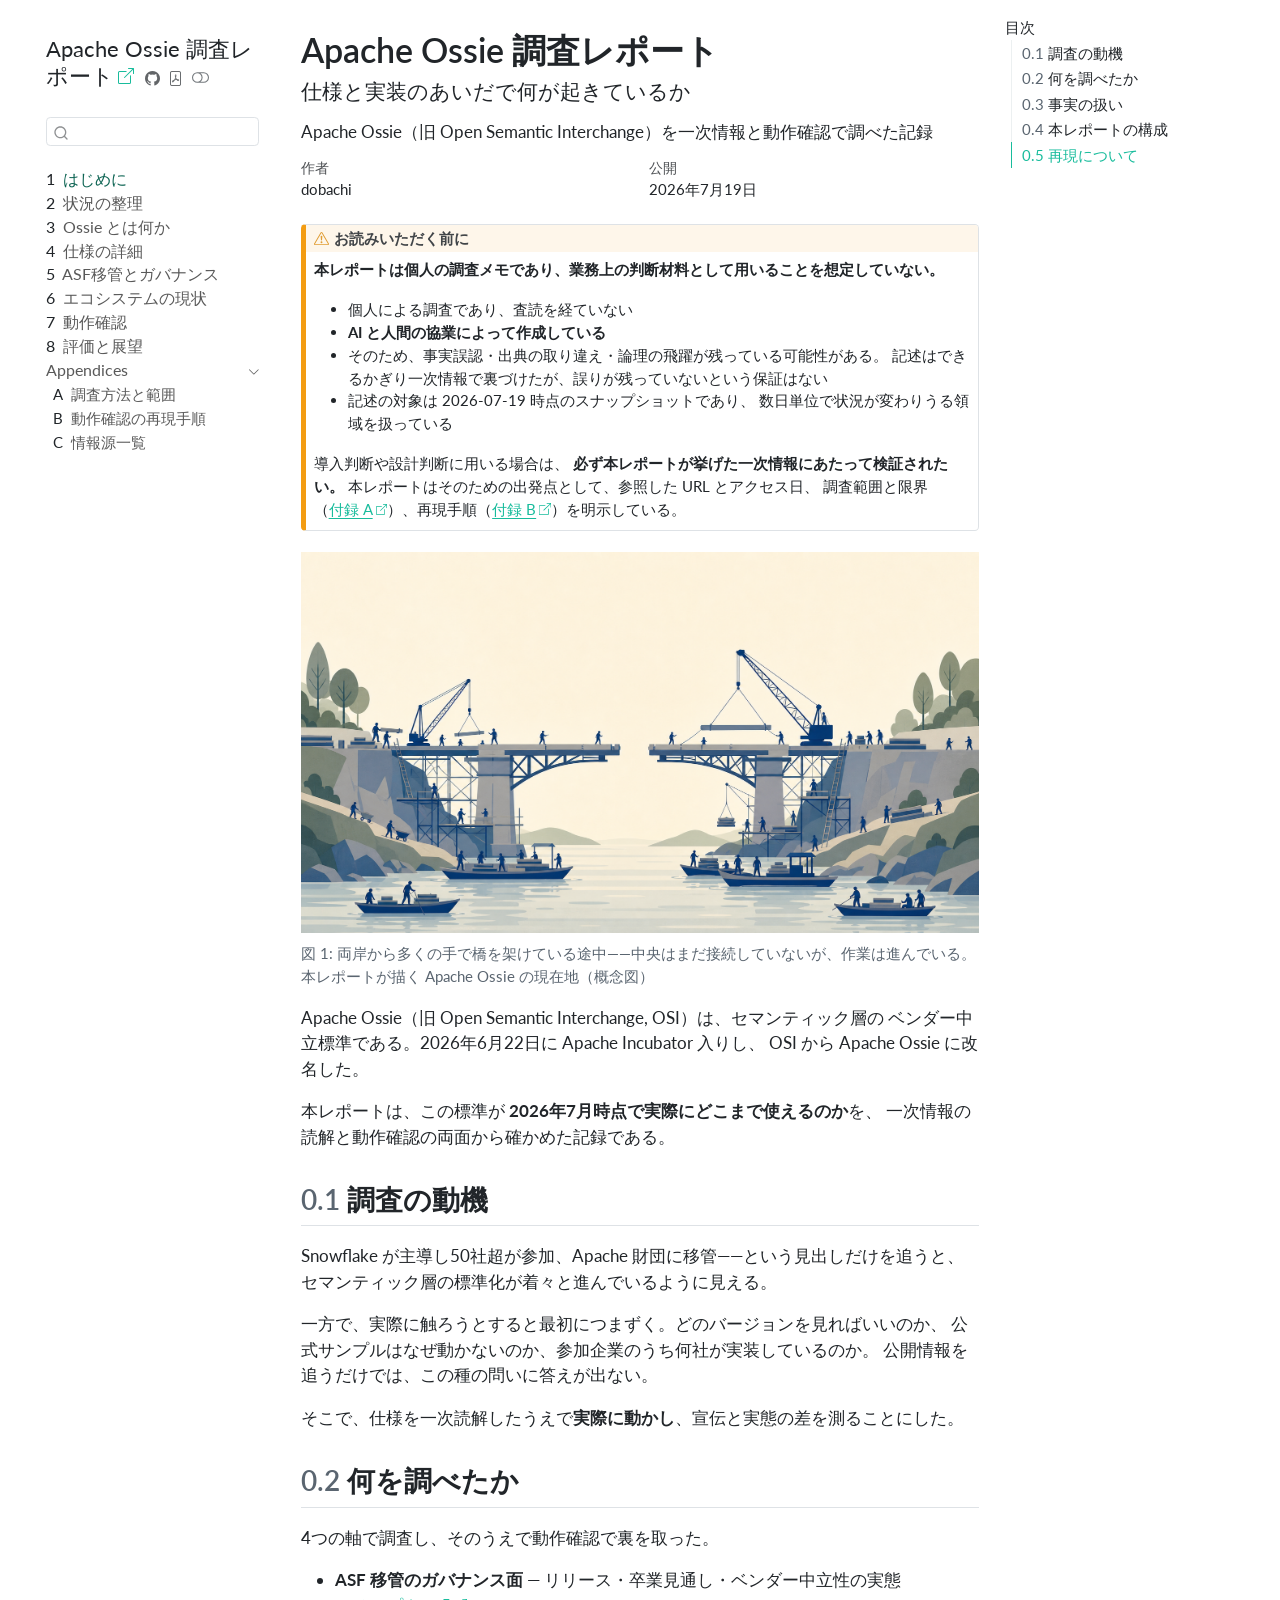
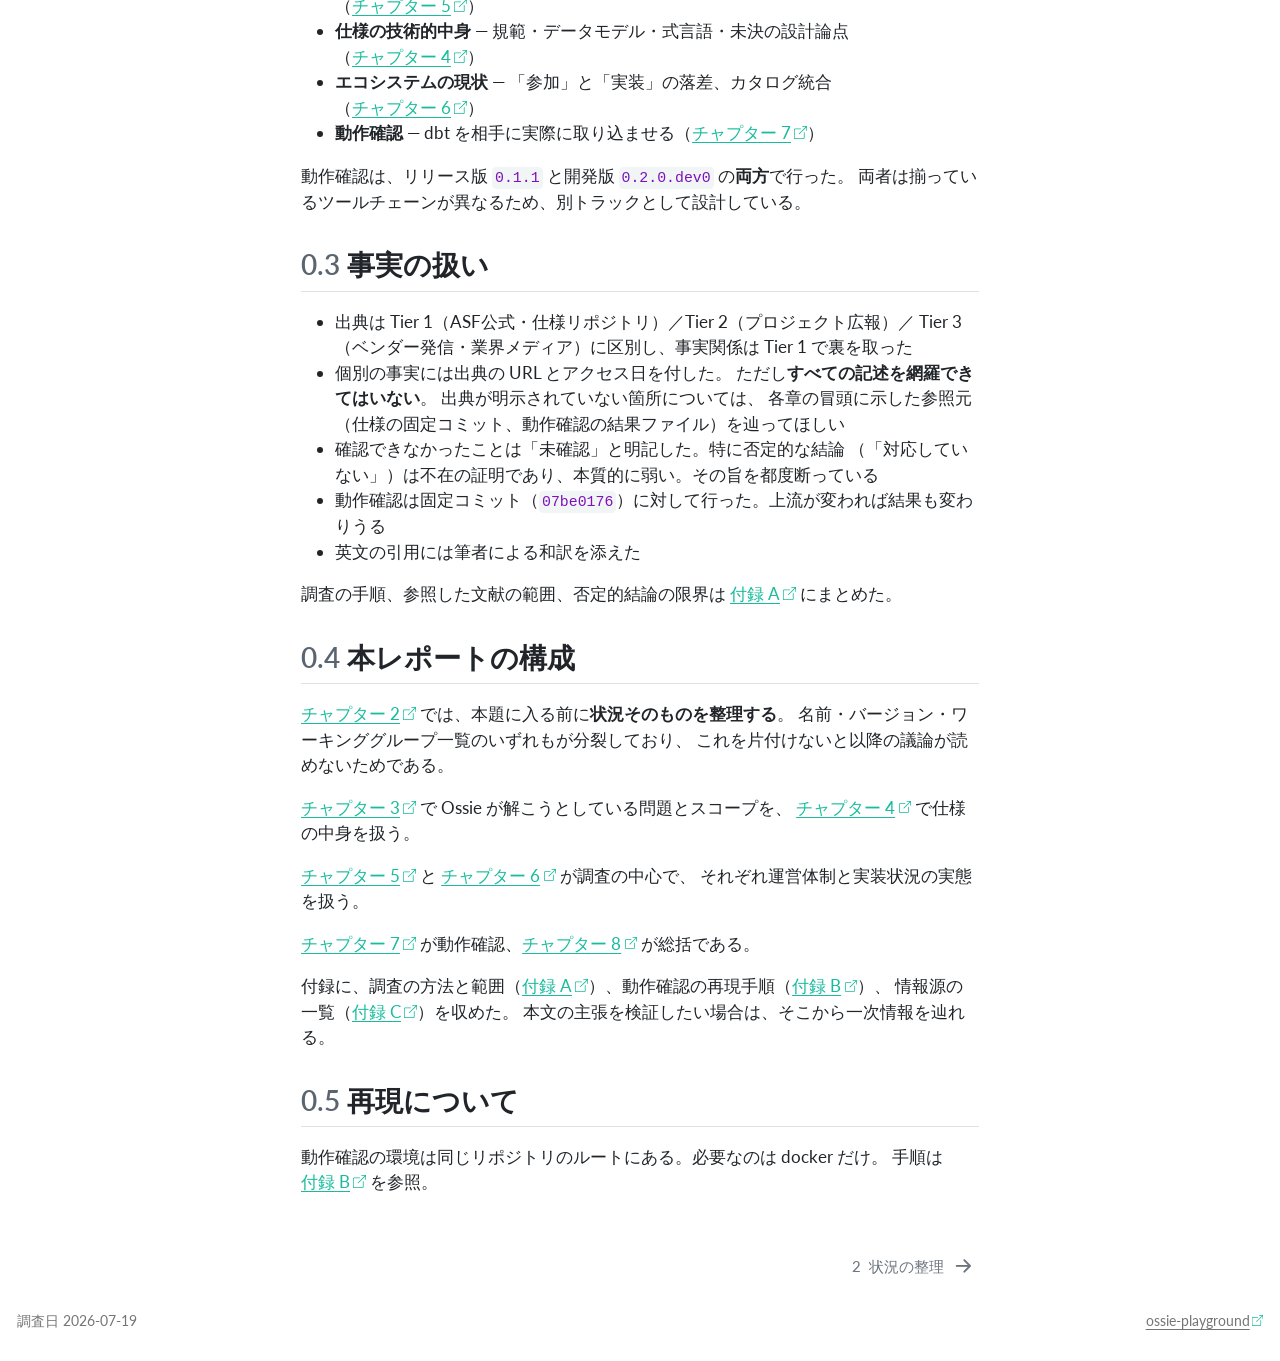
==== commit 323b3c28: "Built site for gh-pages" ====
--- a/index.html
+++ b/index.html
@@ -2,7 +2,7 @@
 <html xmlns="http://www.w3.org/1999/xhtml" lang="ja" xml:lang="ja"><head>
 
 <meta charset="utf-8">
-<meta name="generator" content="quarto-1.9.38">
+<meta name="generator" content="quarto-1.10.18">
 
 <meta name="viewport" content="width=device-width, initial-scale=1.0, user-scalable=yes">
 
@@ -14,10 +14,13 @@
 /* Default styles provided by pandoc.
 ** See https://pandoc.org/MANUAL.html#variables-for-html for config info.
 */
-code{white-space: pre-wrap;}
 span.smallcaps{font-variant: small-caps;}
-div.columns{display: flex; gap: min(4vw, 1.5em);}
-div.column{flex: auto; overflow-x: auto;}
+div.columns{display: flex; gap: 1.5em;}
+div.column{flex: auto;}
+@media screen {
+div.columns{gap: min(4vw, 1.5em);}
+div.column{overflow-x: auto;}
+}
 div.hanging-indent{margin-left: 1.5em; text-indent: -1.5em;}
 ul.task-list{list-style: none;}
 ul.task-list li input[type="checkbox"] {
@@ -42,14 +45,14 @@
 <script src="site_libs/quarto-html/tippy.umd.min.js"></script>
 <script src="site_libs/quarto-html/anchor.min.js"></script>
 <link href="site_libs/quarto-html/tippy.css" rel="stylesheet">
-<link href="site_libs/quarto-html/quarto-syntax-highlighting-15634bcf2e68342d4ad2dfa704d543f6.css" rel="stylesheet" class="quarto-color-scheme" id="quarto-text-highlighting-styles">
-<link href="site_libs/quarto-html/quarto-syntax-highlighting-dark-0a6b7249c26820e032cb0bd839ff02b1.css" rel="stylesheet" class="quarto-color-scheme quarto-color-alternate" id="quarto-text-highlighting-styles">
-<link href="site_libs/quarto-html/quarto-syntax-highlighting-15634bcf2e68342d4ad2dfa704d543f6.css" rel="stylesheet" class="quarto-color-scheme-extra" id="quarto-text-highlighting-styles">
+<link href="site_libs/quarto-html/quarto-syntax-highlighting-64a204ab8560d761af7679ceaba22944.css" rel="stylesheet" class="quarto-color-scheme" id="quarto-text-highlighting-styles">
+<link href="site_libs/quarto-html/quarto-syntax-highlighting-dark-b85bc7c33db8c58e0ec93c3465666fed.css" rel="stylesheet" class="quarto-color-scheme quarto-color-alternate" id="quarto-text-highlighting-styles">
+<link href="site_libs/quarto-html/quarto-syntax-highlighting-64a204ab8560d761af7679ceaba22944.css" rel="stylesheet" class="quarto-color-scheme-extra" id="quarto-text-highlighting-styles">
 <script src="site_libs/bootstrap/bootstrap.min.js"></script>
 <link href="site_libs/bootstrap/bootstrap-icons.css" rel="stylesheet">
-<link href="site_libs/bootstrap/bootstrap-69b13ec1193f68ecb2036cf9d40a6ff3.min.css" rel="stylesheet" append-hash="true" class="quarto-color-scheme" id="quarto-bootstrap" data-mode="light">
-<link href="site_libs/bootstrap/bootstrap-dark-fa0d4df022e900dec590332e394616b3.min.css" rel="stylesheet" append-hash="true" class="quarto-color-scheme quarto-color-alternate" id="quarto-bootstrap" data-mode="dark">
-<link href="site_libs/bootstrap/bootstrap-69b13ec1193f68ecb2036cf9d40a6ff3.min.css" rel="stylesheet" append-hash="true" class="quarto-color-scheme-extra" id="quarto-bootstrap" data-mode="light">
+<link href="site_libs/bootstrap/bootstrap-412f3d6cc93192f4c443a4276dde7190.min.css" rel="stylesheet" append-hash="true" class="quarto-color-scheme" id="quarto-bootstrap" data-mode="light">
+<link href="site_libs/bootstrap/bootstrap-dark-27332f4fd0b2a56405d42df7c190b189.min.css" rel="stylesheet" append-hash="true" class="quarto-color-scheme quarto-color-alternate" id="quarto-bootstrap" data-mode="dark">
+<link href="site_libs/bootstrap/bootstrap-412f3d6cc93192f4c443a4276dde7190.min.css" rel="stylesheet" append-hash="true" class="quarto-color-scheme-extra" id="quarto-bootstrap" data-mode="light">
 <script id="quarto-search-options" type="application/json">{
   "location": "sidebar",
   "copy-button": false,
@@ -268,8 +271,9 @@
     <div class="pt-lg-2 mt-2 text-left sidebar-header">
     <div class="sidebar-title mb-0 py-0">
       <a href="./">Apache Ossie 調査レポート</a> 
-        <div class="sidebar-tools-main">
+        <div class="sidebar-tools-main tools-wide">
     <a href="https://github.com/dobachi/ossie-playground" title="Source Code" class="quarto-navigation-tool px-1" aria-label="Source Code"><i class="bi bi-github"></i></a>
+    <a href="./apache-ossie-report.pdf" title="Download PDF" class="quarto-navigation-tool px-1" aria-label="Download PDF"><i class="bi bi-file-pdf"></i></a>
   <a href="" class="quarto-color-scheme-toggle quarto-navigation-tool  px-1" onclick="window.quartoToggleColorScheme(); return false;" title="ダークモードの切り替え"><i class="bi"></i></a>
 </div>
     </div>
--- a/site_libs/quarto-html/quarto-syntax-highlighting-64a204ab8560d761af7679ceaba22944.css
+++ b/site_libs/quarto-html/quarto-syntax-highlighting-64a204ab8560d761af7679ceaba22944.css
@@ -0,0 +1,236 @@
+/* quarto syntax highlight colors */
+:root {
+  --quarto-hl-ot-color: #003B4F;
+  --quarto-hl-at-color: #657422;
+  --quarto-hl-ss-color: #20794D;
+  --quarto-hl-an-color: #5E5E5E;
+  --quarto-hl-fu-color: #4758AB;
+  --quarto-hl-st-color: #20794D;
+  --quarto-hl-cf-color: #003B4F;
+  --quarto-hl-op-color: #5E5E5E;
+  --quarto-hl-er-color: #AD0000;
+  --quarto-hl-bn-color: #AD0000;
+  --quarto-hl-al-color: #AD0000;
+  --quarto-hl-va-color: #111111;
+  --quarto-hl-bu-color: inherit;
+  --quarto-hl-ex-color: inherit;
+  --quarto-hl-pp-color: #AD0000;
+  --quarto-hl-in-color: #5E5E5E;
+  --quarto-hl-vs-color: #20794D;
+  --quarto-hl-wa-color: #5E5E5E;
+  --quarto-hl-do-color: #5E5E5E;
+  --quarto-hl-im-color: #00769E;
+  --quarto-hl-ch-color: #20794D;
+  --quarto-hl-dt-color: #AD0000;
+  --quarto-hl-fl-color: #AD0000;
+  --quarto-hl-co-color: #5E5E5E;
+  --quarto-hl-cv-color: #5E5E5E;
+  --quarto-hl-cn-color: #8f5902;
+  --quarto-hl-sc-color: #5E5E5E;
+  --quarto-hl-dv-color: #AD0000;
+  --quarto-hl-kw-color: #003B4F;
+}
+
+/* other quarto variables */
+:root {
+  --quarto-font-monospace: SFMono-Regular, Menlo, Monaco, Consolas, "Liberation Mono", "Courier New", monospace;
+}
+
+/* syntax highlight based on Pandoc's rules */
+pre > code.sourceCode > span {
+  color: #003B4F;
+}
+
+code.sourceCode > span {
+  color: #003B4F;
+}
+
+div.sourceCode,
+div.sourceCode pre.sourceCode {
+  color: #003B4F;
+}
+
+/* Normal */
+code span {
+  color: #003B4F;
+}
+
+/* Alert */
+code span.al {
+  color: #AD0000;
+  font-style: inherit;
+}
+
+/* Annotation */
+code span.an {
+  color: #5E5E5E;
+  font-style: inherit;
+}
+
+/* Attribute */
+code span.at {
+  color: #657422;
+  font-style: inherit;
+}
+
+/* BaseN */
+code span.bn {
+  color: #AD0000;
+  font-style: inherit;
+}
+
+/* BuiltIn */
+code span.bu {
+  font-style: inherit;
+}
+
+/* ControlFlow */
+code span.cf {
+  color: #003B4F;
+  font-weight: bold;
+  font-style: inherit;
+}
+
+/* Char */
+code span.ch {
+  color: #20794D;
+  font-style: inherit;
+}
+
+/* Constant */
+code span.cn {
+  color: #8f5902;
+  font-style: inherit;
+}
+
+/* Comment */
+code span.co {
+  color: #5E5E5E;
+  font-style: inherit;
+}
+
+/* CommentVar */
+code span.cv {
+  color: #5E5E5E;
+  font-style: italic;
+}
+
+/* Documentation */
+code span.do {
+  color: #5E5E5E;
+  font-style: italic;
+}
+
+/* DataType */
+code span.dt {
+  color: #AD0000;
+  font-style: inherit;
+}
+
+/* DecVal */
+code span.dv {
+  color: #AD0000;
+  font-style: inherit;
+}
+
+/* Error */
+code span.er {
+  color: #AD0000;
+  font-style: inherit;
+}
+
+/* Extension */
+code span.ex {
+  font-style: inherit;
+}
+
+/* Float */
+code span.fl {
+  color: #AD0000;
+  font-style: inherit;
+}
+
+/* Function */
+code span.fu {
+  color: #4758AB;
+  font-style: inherit;
+}
+
+/* Import */
+code span.im {
+  color: #00769E;
+  font-style: inherit;
+}
+
+/* Information */
+code span.in {
+  color: #5E5E5E;
+  font-style: inherit;
+}
+
+/* Keyword */
+code span.kw {
+  color: #003B4F;
+  font-weight: bold;
+  font-style: inherit;
+}
+
+/* Operator */
+code span.op {
+  color: #5E5E5E;
+  font-style: inherit;
+}
+
+/* Other */
+code span.ot {
+  color: #003B4F;
+  font-style: inherit;
+}
+
+/* Preprocessor */
+code span.pp {
+  color: #AD0000;
+  font-style: inherit;
+}
+
+/* SpecialChar */
+code span.sc {
+  color: #5E5E5E;
+  font-style: inherit;
+}
+
+/* SpecialString */
+code span.ss {
+  color: #20794D;
+  font-style: inherit;
+}
+
+/* String */
+code span.st {
+  color: #20794D;
+  font-style: inherit;
+}
+
+/* Variable */
+code span.va {
+  color: #111111;
+  font-style: inherit;
+}
+
+/* VerbatimString */
+code span.vs {
+  color: #20794D;
+  font-style: inherit;
+}
+
+/* Warning */
+code span.wa {
+  color: #5E5E5E;
+  font-style: italic;
+}
+
+.prevent-inlining {
+  content: "</";
+}
+
+/*# sourceMappingURL=9d8d5bb603a83b8298b89080a598c93b.css.map */
--- a/site_libs/quarto-html/quarto-syntax-highlighting-dark-b85bc7c33db8c58e0ec93c3465666fed.css
+++ b/site_libs/quarto-html/quarto-syntax-highlighting-dark-b85bc7c33db8c58e0ec93c3465666fed.css
@@ -0,0 +1,219 @@
+/* quarto syntax highlight colors */
+:root {
+  --quarto-hl-al-color: #f07178;
+  --quarto-hl-an-color: #d4d0ab;
+  --quarto-hl-at-color: #00e0e0;
+  --quarto-hl-bn-color: #d4d0ab;
+  --quarto-hl-bu-color: #abe338;
+  --quarto-hl-ch-color: #abe338;
+  --quarto-hl-co-color: #f8f8f2;
+  --quarto-hl-cv-color: #ffd700;
+  --quarto-hl-cn-color: #ffd700;
+  --quarto-hl-cf-color: #ffa07a;
+  --quarto-hl-dt-color: #ffa07a;
+  --quarto-hl-dv-color: #d4d0ab;
+  --quarto-hl-do-color: #f8f8f2;
+  --quarto-hl-er-color: #f07178;
+  --quarto-hl-ex-color: #00e0e0;
+  --quarto-hl-fl-color: #d4d0ab;
+  --quarto-hl-fu-color: #ffa07a;
+  --quarto-hl-im-color: #abe338;
+  --quarto-hl-in-color: #d4d0ab;
+  --quarto-hl-kw-color: #ffa07a;
+  --quarto-hl-op-color: #ffa07a;
+  --quarto-hl-ot-color: #00e0e0;
+  --quarto-hl-pp-color: #dcc6e0;
+  --quarto-hl-re-color: #00e0e0;
+  --quarto-hl-sc-color: #abe338;
+  --quarto-hl-ss-color: #abe338;
+  --quarto-hl-st-color: #abe338;
+  --quarto-hl-va-color: #00e0e0;
+  --quarto-hl-vs-color: #abe338;
+  --quarto-hl-wa-color: #dcc6e0;
+}
+
+/* other quarto variables */
+:root {
+  --quarto-font-monospace: SFMono-Regular, Menlo, Monaco, Consolas, "Liberation Mono", "Courier New", monospace;
+}
+
+/* syntax highlight based on Pandoc's rules */
+pre > code.sourceCode > span {
+  color: #f8f8f2;
+}
+
+code.sourceCode > span {
+  color: #f8f8f2;
+}
+
+div.sourceCode,
+div.sourceCode pre.sourceCode {
+  color: #f8f8f2;
+}
+
+/* Normal */
+code span {
+  color: #f8f8f2;
+}
+
+/* Alert */
+code span.al {
+  color: #f07178;
+}
+
+/* Annotation */
+code span.an {
+  color: #d4d0ab;
+}
+
+/* Attribute */
+code span.at {
+  color: #00e0e0;
+}
+
+/* BaseN */
+code span.bn {
+  color: #d4d0ab;
+}
+
+/* BuiltIn */
+code span.bu {
+  color: #abe338;
+}
+
+/* ControlFlow */
+code span.cf {
+  font-weight: bold;
+  color: #ffa07a;
+}
+
+/* Char */
+code span.ch {
+  color: #abe338;
+}
+
+/* Constant */
+code span.cn {
+  color: #ffd700;
+}
+
+/* Comment */
+code span.co {
+  font-style: italic;
+  color: #f8f8f2;
+}
+
+/* CommentVar */
+code span.cv {
+  color: #ffd700;
+}
+
+/* Documentation */
+code span.do {
+  color: #f8f8f2;
+}
+
+/* DataType */
+code span.dt {
+  color: #ffa07a;
+}
+
+/* DecVal */
+code span.dv {
+  color: #d4d0ab;
+}
+
+/* Error */
+code span.er {
+  color: #f07178;
+  text-decoration: underline;
+}
+
+/* Extension */
+code span.ex {
+  font-weight: bold;
+  color: #00e0e0;
+}
+
+/* Float */
+code span.fl {
+  color: #d4d0ab;
+}
+
+/* Function */
+code span.fu {
+  color: #ffa07a;
+}
+
+/* Import */
+code span.im {
+  color: #abe338;
+}
+
+/* Information */
+code span.in {
+  color: #d4d0ab;
+}
+
+/* Keyword */
+code span.kw {
+  font-weight: bold;
+  color: #ffa07a;
+}
+
+/* Operator */
+code span.op {
+  color: #ffa07a;
+}
+
+/* Other */
+code span.ot {
+  color: #00e0e0;
+}
+
+/* Preprocessor */
+code span.pp {
+  color: #dcc6e0;
+}
+
+/* RegionMarker */
+code span.re {
+  background-color: #f8f8f2;
+  color: #00e0e0;
+}
+
+/* SpecialChar */
+code span.sc {
+  color: #abe338;
+}
+
+/* SpecialString */
+code span.ss {
+  color: #abe338;
+}
+
+/* String */
+code span.st {
+  color: #abe338;
+}
+
+/* Variable */
+code span.va {
+  color: #00e0e0;
+}
+
+/* VerbatimString */
+code span.vs {
+  color: #abe338;
+}
+
+/* Warning */
+code span.wa {
+  color: #dcc6e0;
+}
+
+.prevent-inlining {
+  content: "</";
+}
+
+/*# sourceMappingURL=4ed8f1090dec6531da29ab00902aa718.css.map */
--- a/site_libs/quarto-html/quarto-syntax-highlighting-64a204ab8560d761af7679ceaba22944.css
+++ b/site_libs/quarto-html/quarto-syntax-highlighting-64a204ab8560d761af7679ceaba22944.css
@@ -0,0 +1,236 @@
+/* quarto syntax highlight colors */
+:root {
+  --quarto-hl-ot-color: #003B4F;
+  --quarto-hl-at-color: #657422;
+  --quarto-hl-ss-color: #20794D;
+  --quarto-hl-an-color: #5E5E5E;
+  --quarto-hl-fu-color: #4758AB;
+  --quarto-hl-st-color: #20794D;
+  --quarto-hl-cf-color: #003B4F;
+  --quarto-hl-op-color: #5E5E5E;
+  --quarto-hl-er-color: #AD0000;
+  --quarto-hl-bn-color: #AD0000;
+  --quarto-hl-al-color: #AD0000;
+  --quarto-hl-va-color: #111111;
+  --quarto-hl-bu-color: inherit;
+  --quarto-hl-ex-color: inherit;
+  --quarto-hl-pp-color: #AD0000;
+  --quarto-hl-in-color: #5E5E5E;
+  --quarto-hl-vs-color: #20794D;
+  --quarto-hl-wa-color: #5E5E5E;
+  --quarto-hl-do-color: #5E5E5E;
+  --quarto-hl-im-color: #00769E;
+  --quarto-hl-ch-color: #20794D;
+  --quarto-hl-dt-color: #AD0000;
+  --quarto-hl-fl-color: #AD0000;
+  --quarto-hl-co-color: #5E5E5E;
+  --quarto-hl-cv-color: #5E5E5E;
+  --quarto-hl-cn-color: #8f5902;
+  --quarto-hl-sc-color: #5E5E5E;
+  --quarto-hl-dv-color: #AD0000;
+  --quarto-hl-kw-color: #003B4F;
+}
+
+/* other quarto variables */
+:root {
+  --quarto-font-monospace: SFMono-Regular, Menlo, Monaco, Consolas, "Liberation Mono", "Courier New", monospace;
+}
+
+/* syntax highlight based on Pandoc's rules */
+pre > code.sourceCode > span {
+  color: #003B4F;
+}
+
+code.sourceCode > span {
+  color: #003B4F;
+}
+
+div.sourceCode,
+div.sourceCode pre.sourceCode {
+  color: #003B4F;
+}
+
+/* Normal */
+code span {
+  color: #003B4F;
+}
+
+/* Alert */
+code span.al {
+  color: #AD0000;
+  font-style: inherit;
+}
+
+/* Annotation */
+code span.an {
+  color: #5E5E5E;
+  font-style: inherit;
+}
+
+/* Attribute */
+code span.at {
+  color: #657422;
+  font-style: inherit;
+}
+
+/* BaseN */
+code span.bn {
+  color: #AD0000;
+  font-style: inherit;
+}
+
+/* BuiltIn */
+code span.bu {
+  font-style: inherit;
+}
+
+/* ControlFlow */
+code span.cf {
+  color: #003B4F;
+  font-weight: bold;
+  font-style: inherit;
+}
+
+/* Char */
+code span.ch {
+  color: #20794D;
+  font-style: inherit;
+}
+
+/* Constant */
+code span.cn {
+  color: #8f5902;
+  font-style: inherit;
+}
+
+/* Comment */
+code span.co {
+  color: #5E5E5E;
+  font-style: inherit;
+}
+
+/* CommentVar */
+code span.cv {
+  color: #5E5E5E;
+  font-style: italic;
+}
+
+/* Documentation */
+code span.do {
+  color: #5E5E5E;
+  font-style: italic;
+}
+
+/* DataType */
+code span.dt {
+  color: #AD0000;
+  font-style: inherit;
+}
+
+/* DecVal */
+code span.dv {
+  color: #AD0000;
+  font-style: inherit;
+}
+
+/* Error */
+code span.er {
+  color: #AD0000;
+  font-style: inherit;
+}
+
+/* Extension */
+code span.ex {
+  font-style: inherit;
+}
+
+/* Float */
+code span.fl {
+  color: #AD0000;
+  font-style: inherit;
+}
+
+/* Function */
+code span.fu {
+  color: #4758AB;
+  font-style: inherit;
+}
+
+/* Import */
+code span.im {
+  color: #00769E;
+  font-style: inherit;
+}
+
+/* Information */
+code span.in {
+  color: #5E5E5E;
+  font-style: inherit;
+}
+
+/* Keyword */
+code span.kw {
+  color: #003B4F;
+  font-weight: bold;
+  font-style: inherit;
+}
+
+/* Operator */
+code span.op {
+  color: #5E5E5E;
+  font-style: inherit;
+}
+
+/* Other */
+code span.ot {
+  color: #003B4F;
+  font-style: inherit;
+}
+
+/* Preprocessor */
+code span.pp {
+  color: #AD0000;
+  font-style: inherit;
+}
+
+/* SpecialChar */
+code span.sc {
+  color: #5E5E5E;
+  font-style: inherit;
+}
+
+/* SpecialString */
+code span.ss {
+  color: #20794D;
+  font-style: inherit;
+}
+
+/* String */
+code span.st {
+  color: #20794D;
+  font-style: inherit;
+}
+
+/* Variable */
+code span.va {
+  color: #111111;
+  font-style: inherit;
+}
+
+/* VerbatimString */
+code span.vs {
+  color: #20794D;
+  font-style: inherit;
+}
+
+/* Warning */
+code span.wa {
+  color: #5E5E5E;
+  font-style: italic;
+}
+
+.prevent-inlining {
+  content: "</";
+}
+
+/*# sourceMappingURL=9d8d5bb603a83b8298b89080a598c93b.css.map */
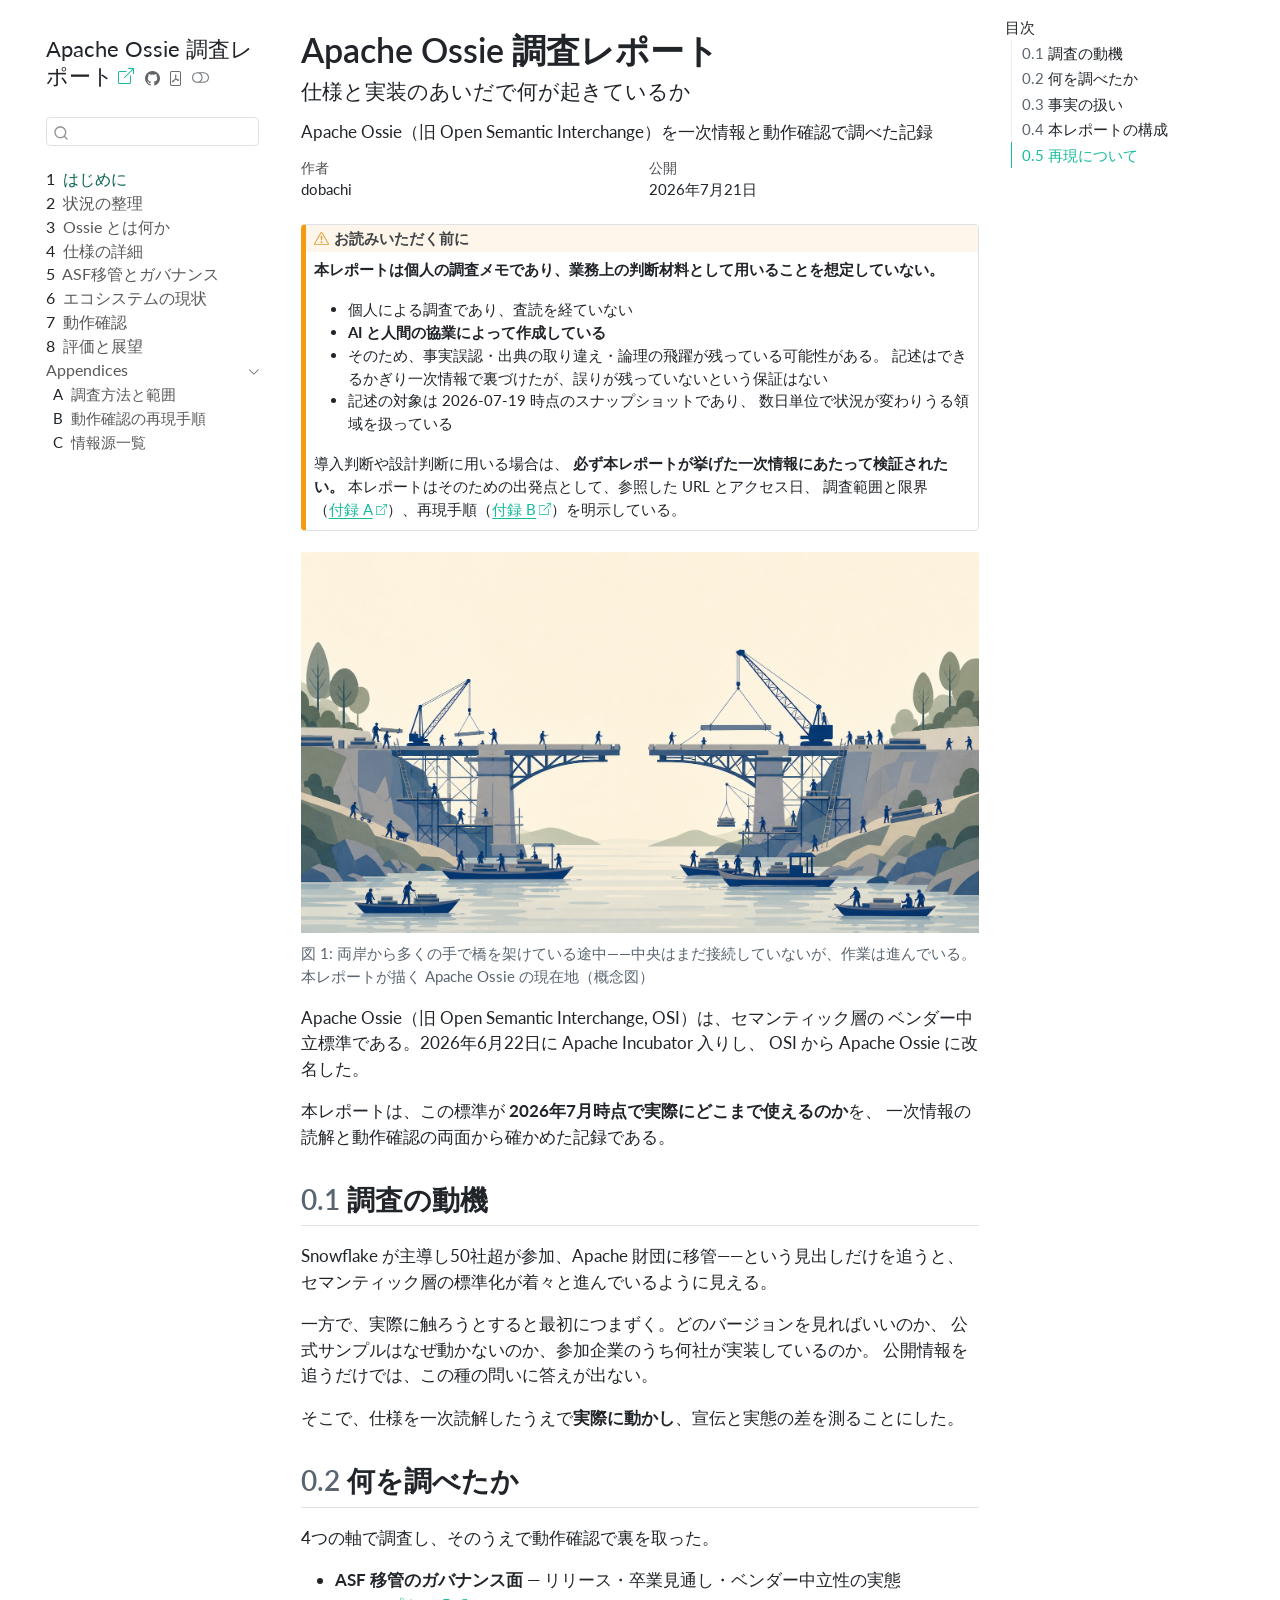
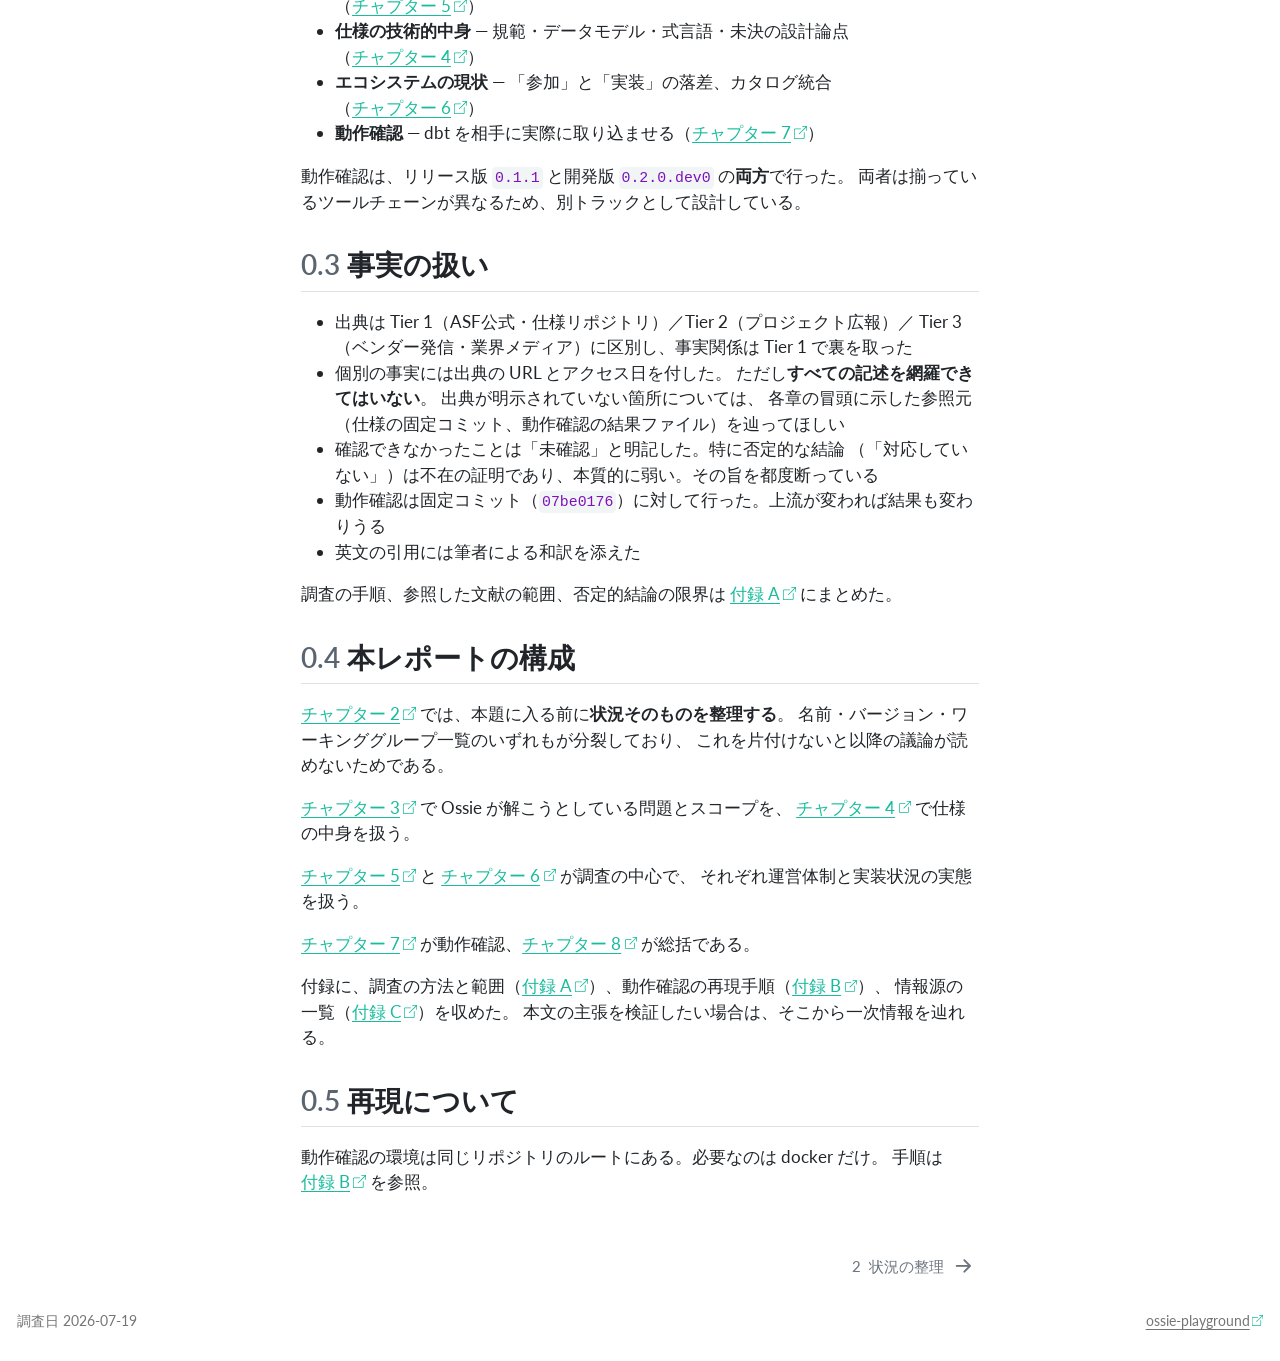
==== commit 23a55e96: "Built site for gh-pages" ====
--- a/index.html
+++ b/index.html
@@ -273,7 +273,7 @@
       <a href="./">Apache Ossie 調査レポート</a> 
         <div class="sidebar-tools-main tools-wide">
     <a href="https://github.com/dobachi/ossie-playground" title="Source Code" class="quarto-navigation-tool px-1" aria-label="Source Code"><i class="bi bi-github"></i></a>
-    <a href="./apache-ossie-report.pdf" title="Download PDF" class="quarto-navigation-tool px-1" aria-label="Download PDF"><i class="bi bi-file-pdf"></i></a>
+    <a href="./apache-ossie-report-2026-07-21.pdf" title="Download PDF" class="quarto-navigation-tool px-1" aria-label="Download PDF"><i class="bi bi-file-pdf"></i></a>
   <a href="" class="quarto-color-scheme-toggle quarto-navigation-tool  px-1" onclick="window.quartoToggleColorScheme(); return false;" title="ダークモードの切り替え"><i class="bi"></i></a>
 </div>
     </div>
@@ -409,7 +409,7 @@
     <div>
     <div class="quarto-title-meta-heading">公開</div>
     <div class="quarto-title-meta-contents">
-      <p class="date">2026年7月19日</p>
+      <p class="date">2026年7月21日</p>
     </div>
   </div>
   
